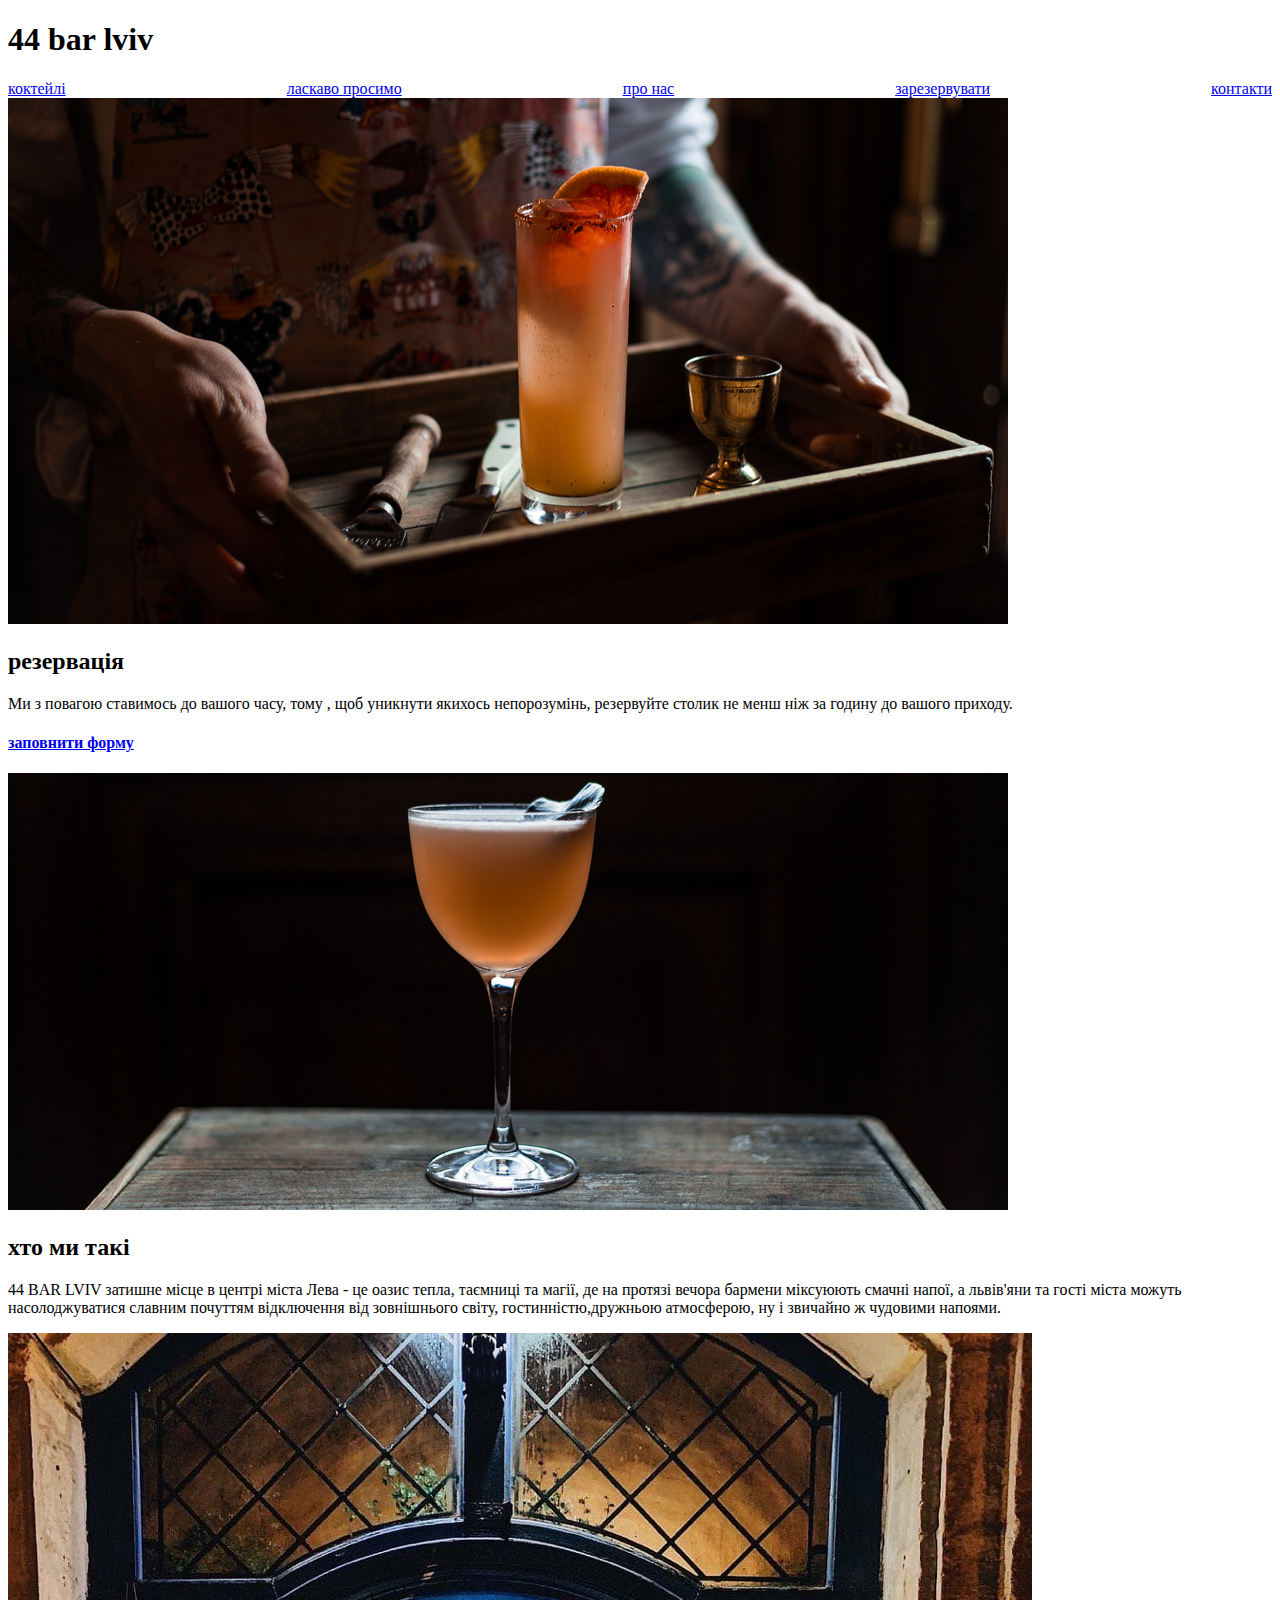
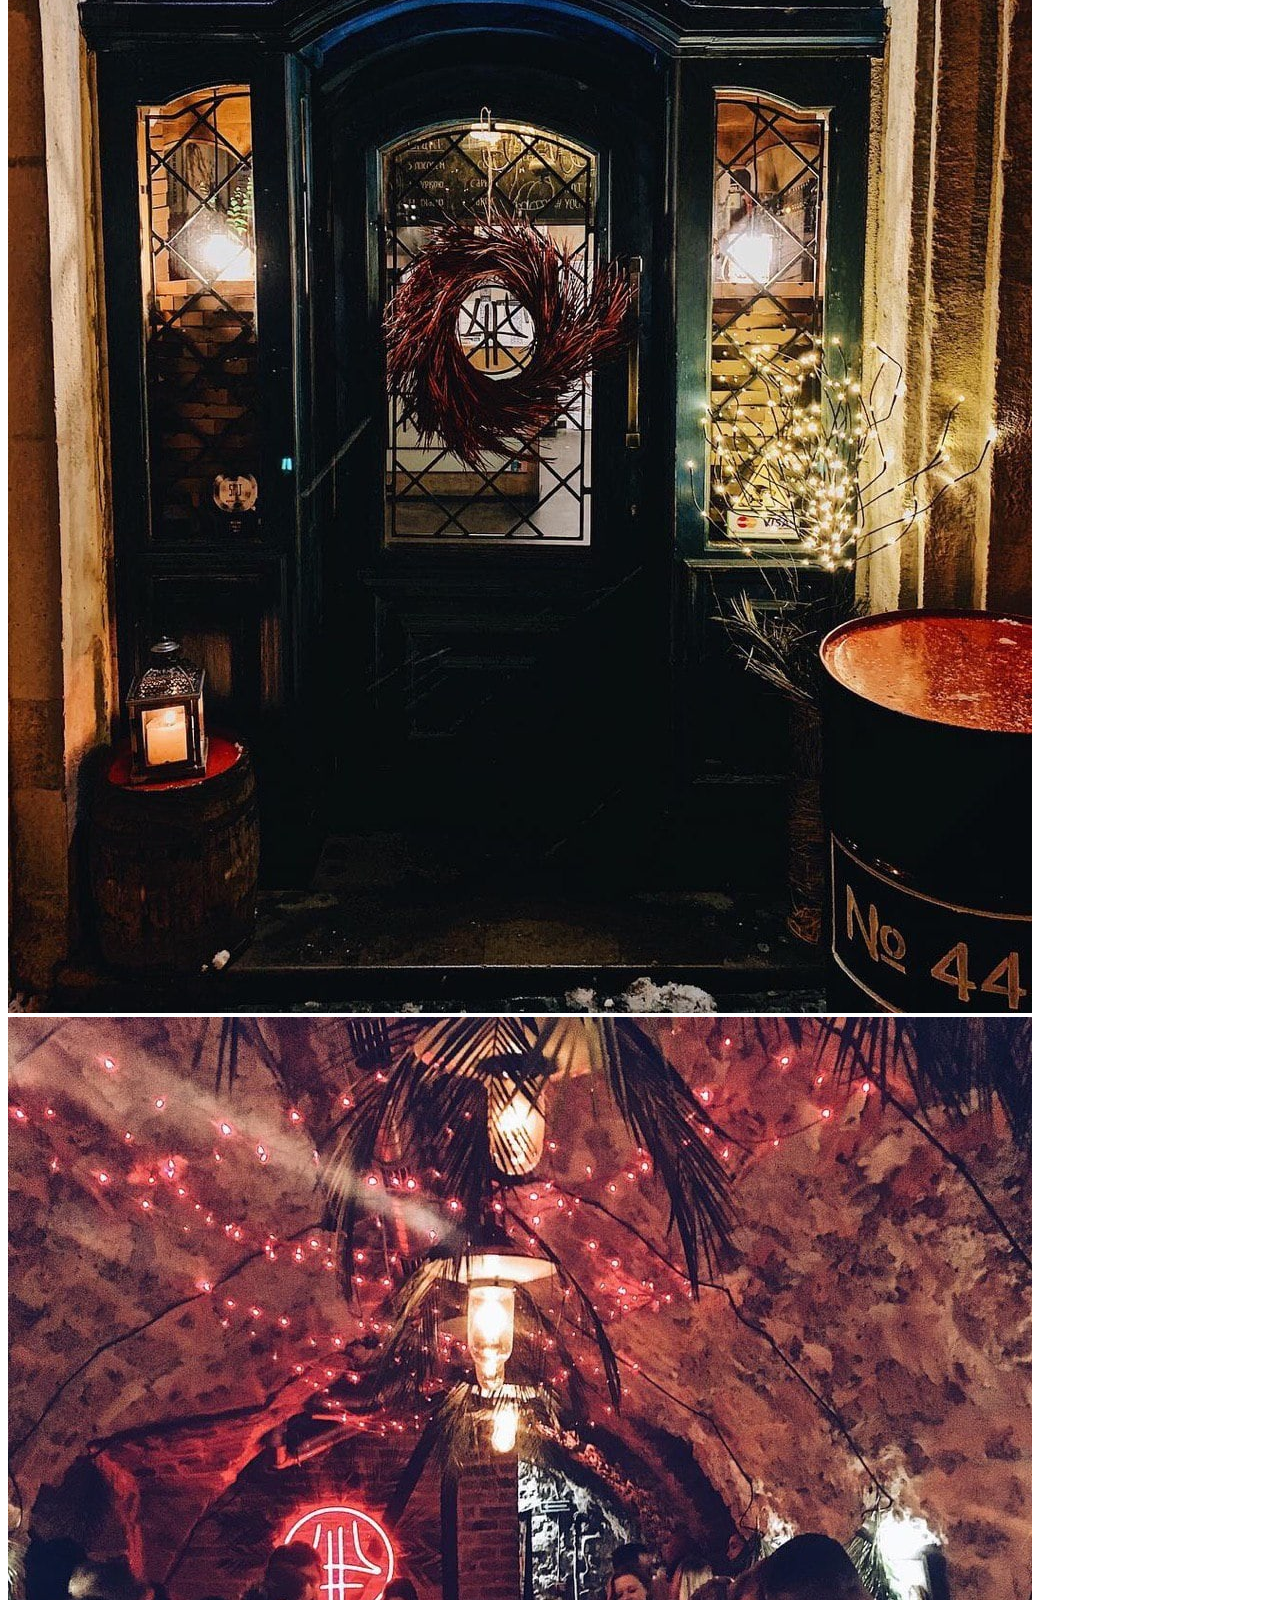
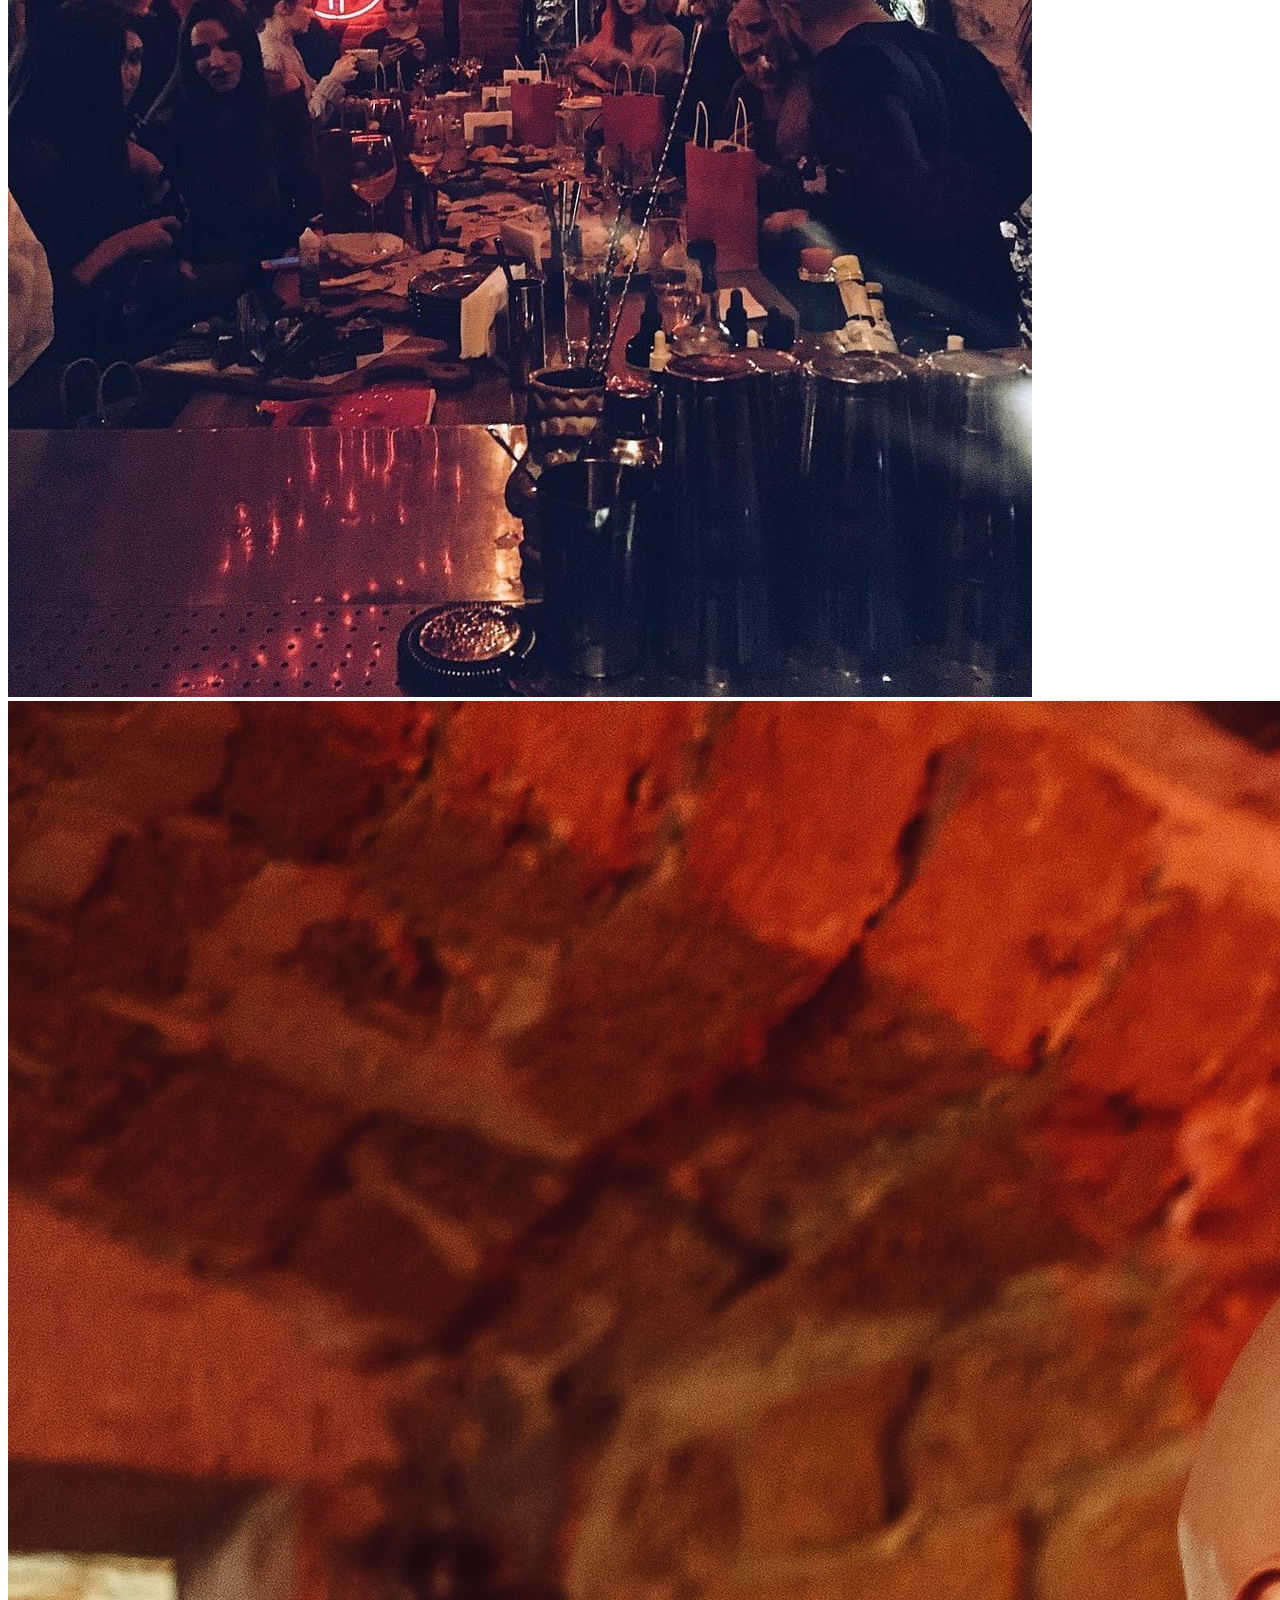
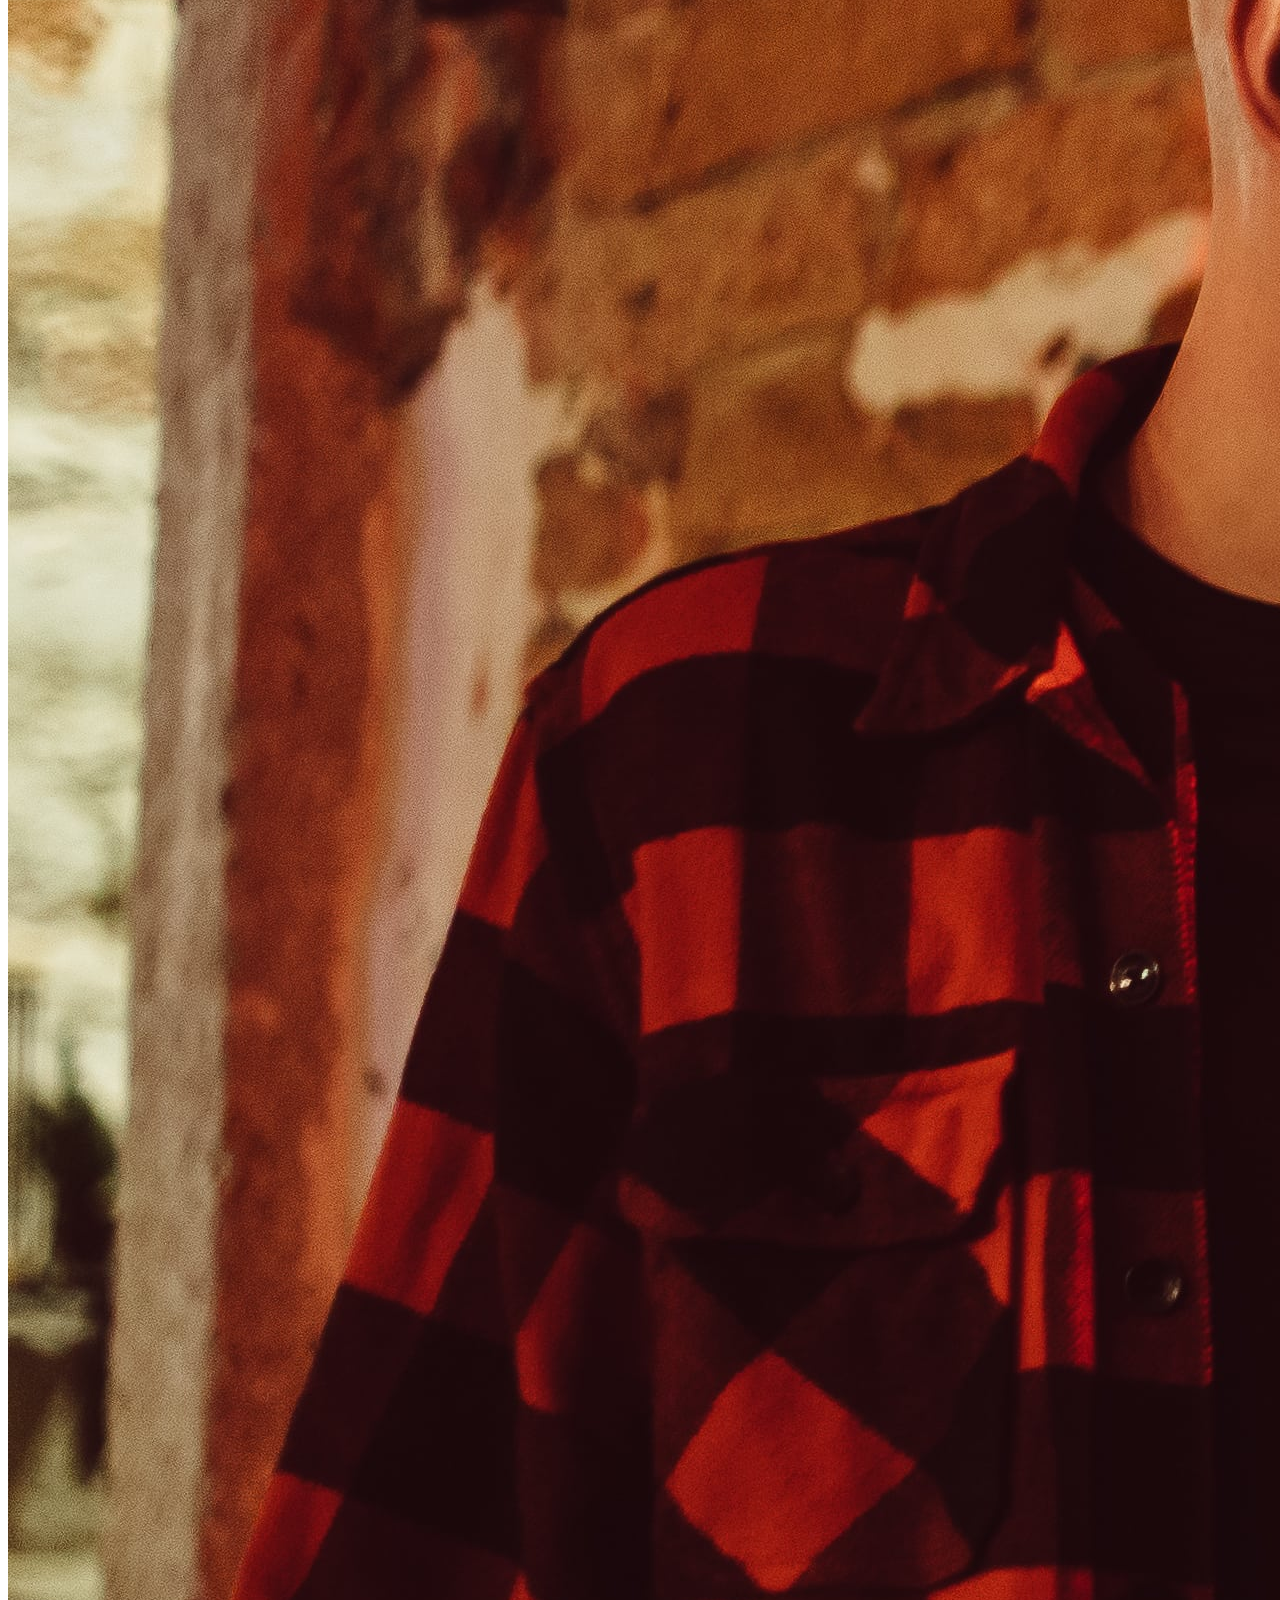
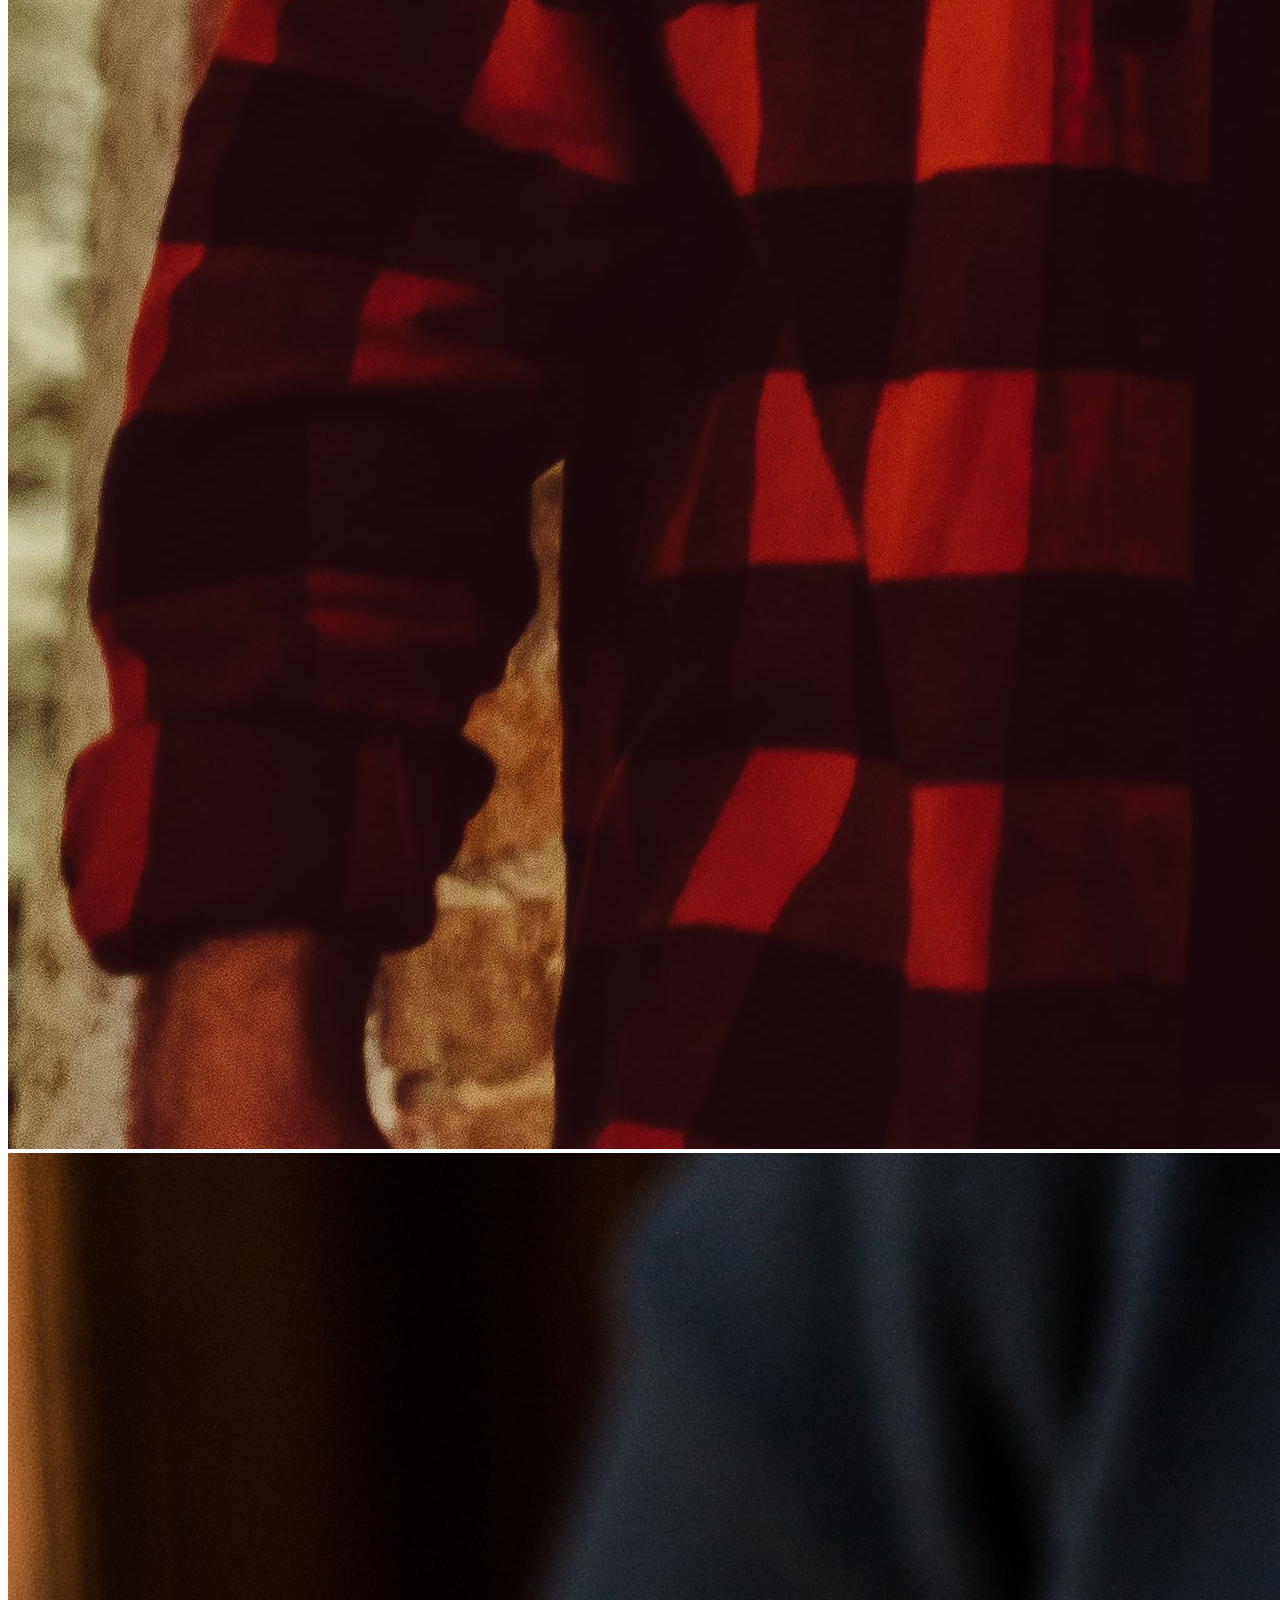
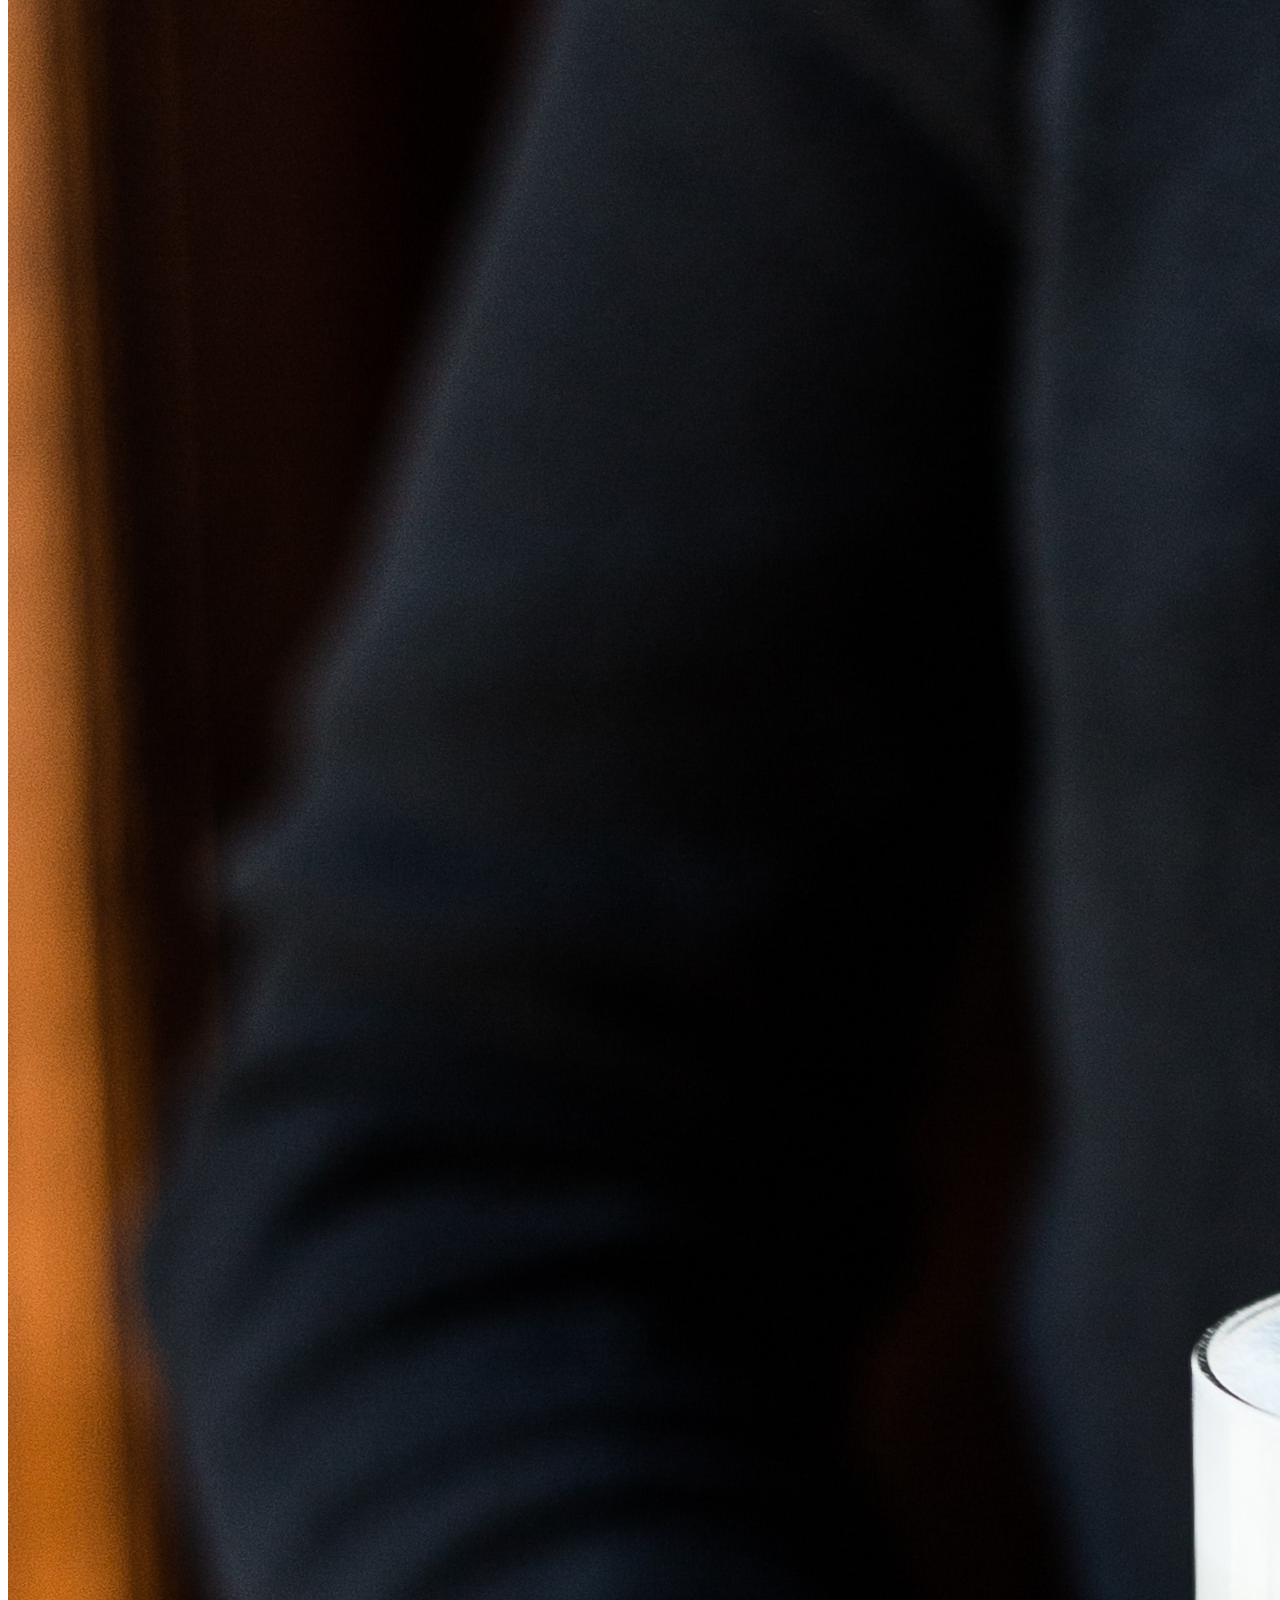
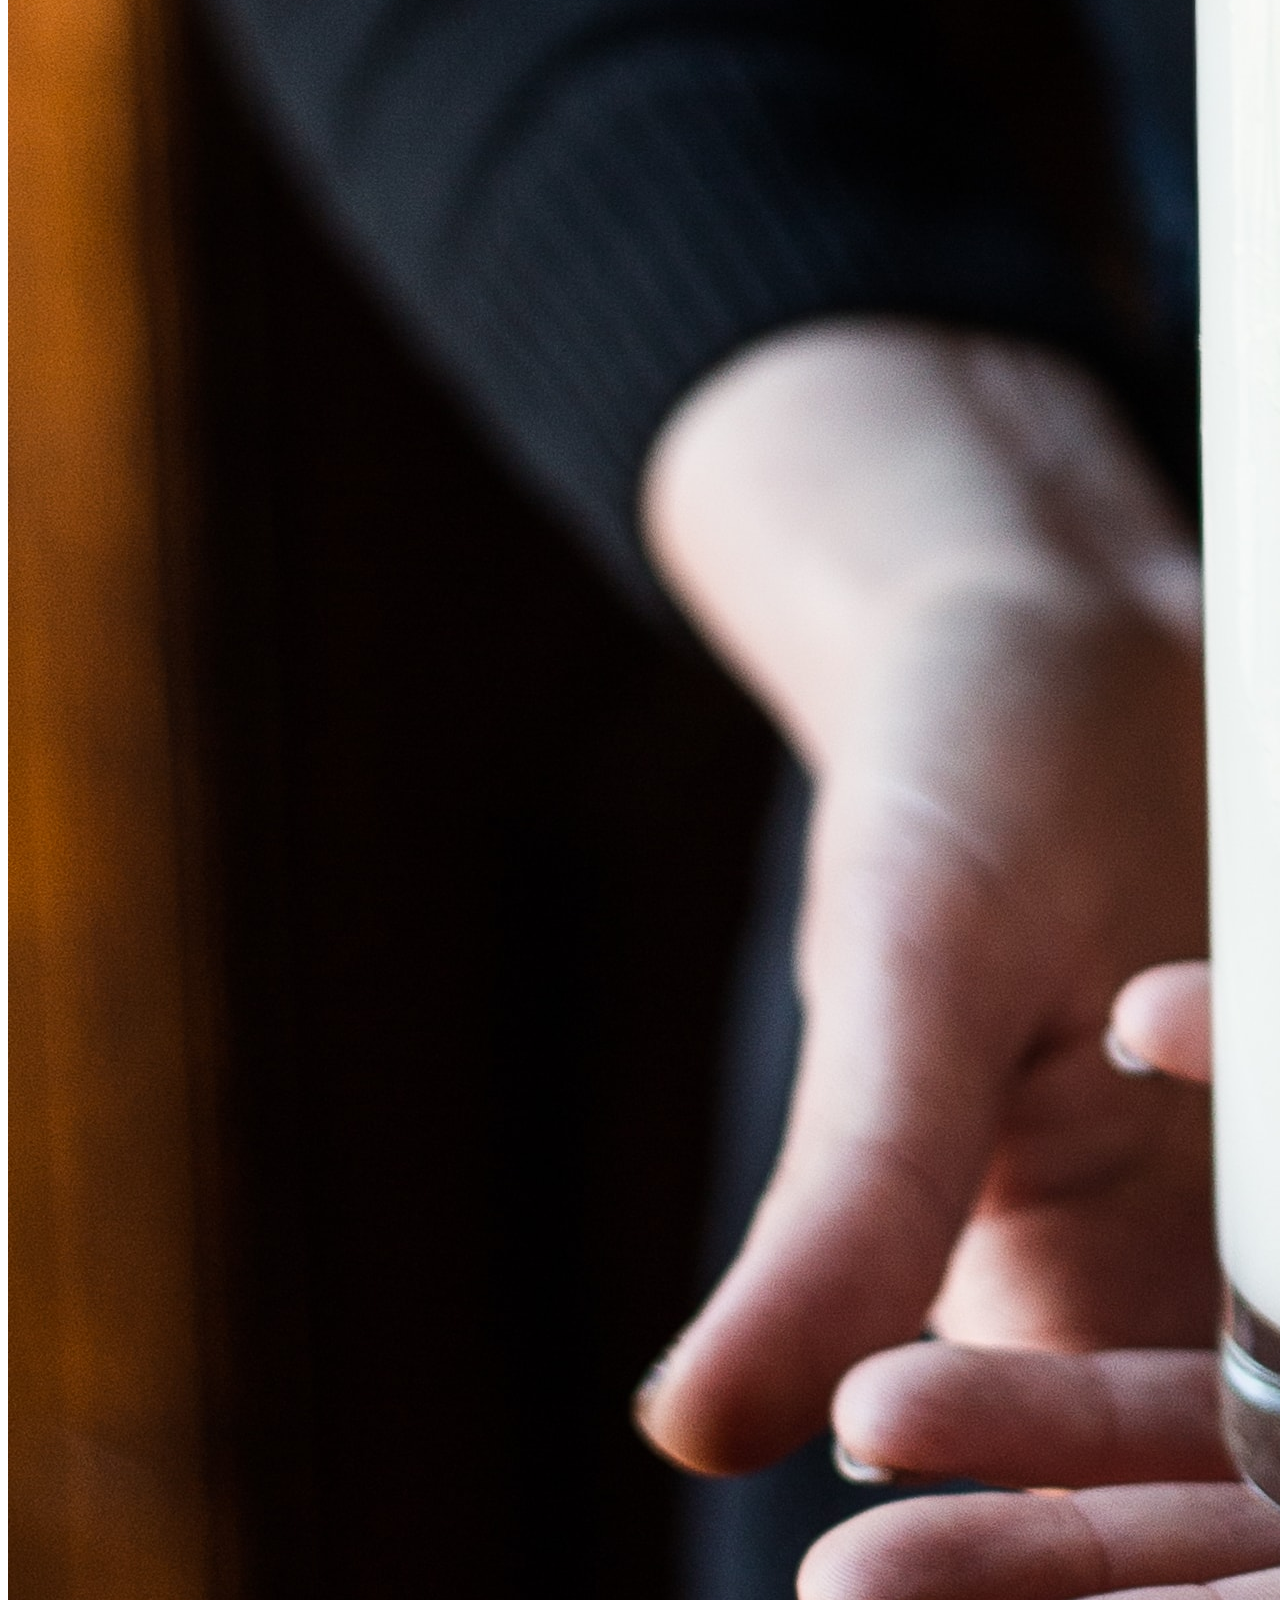
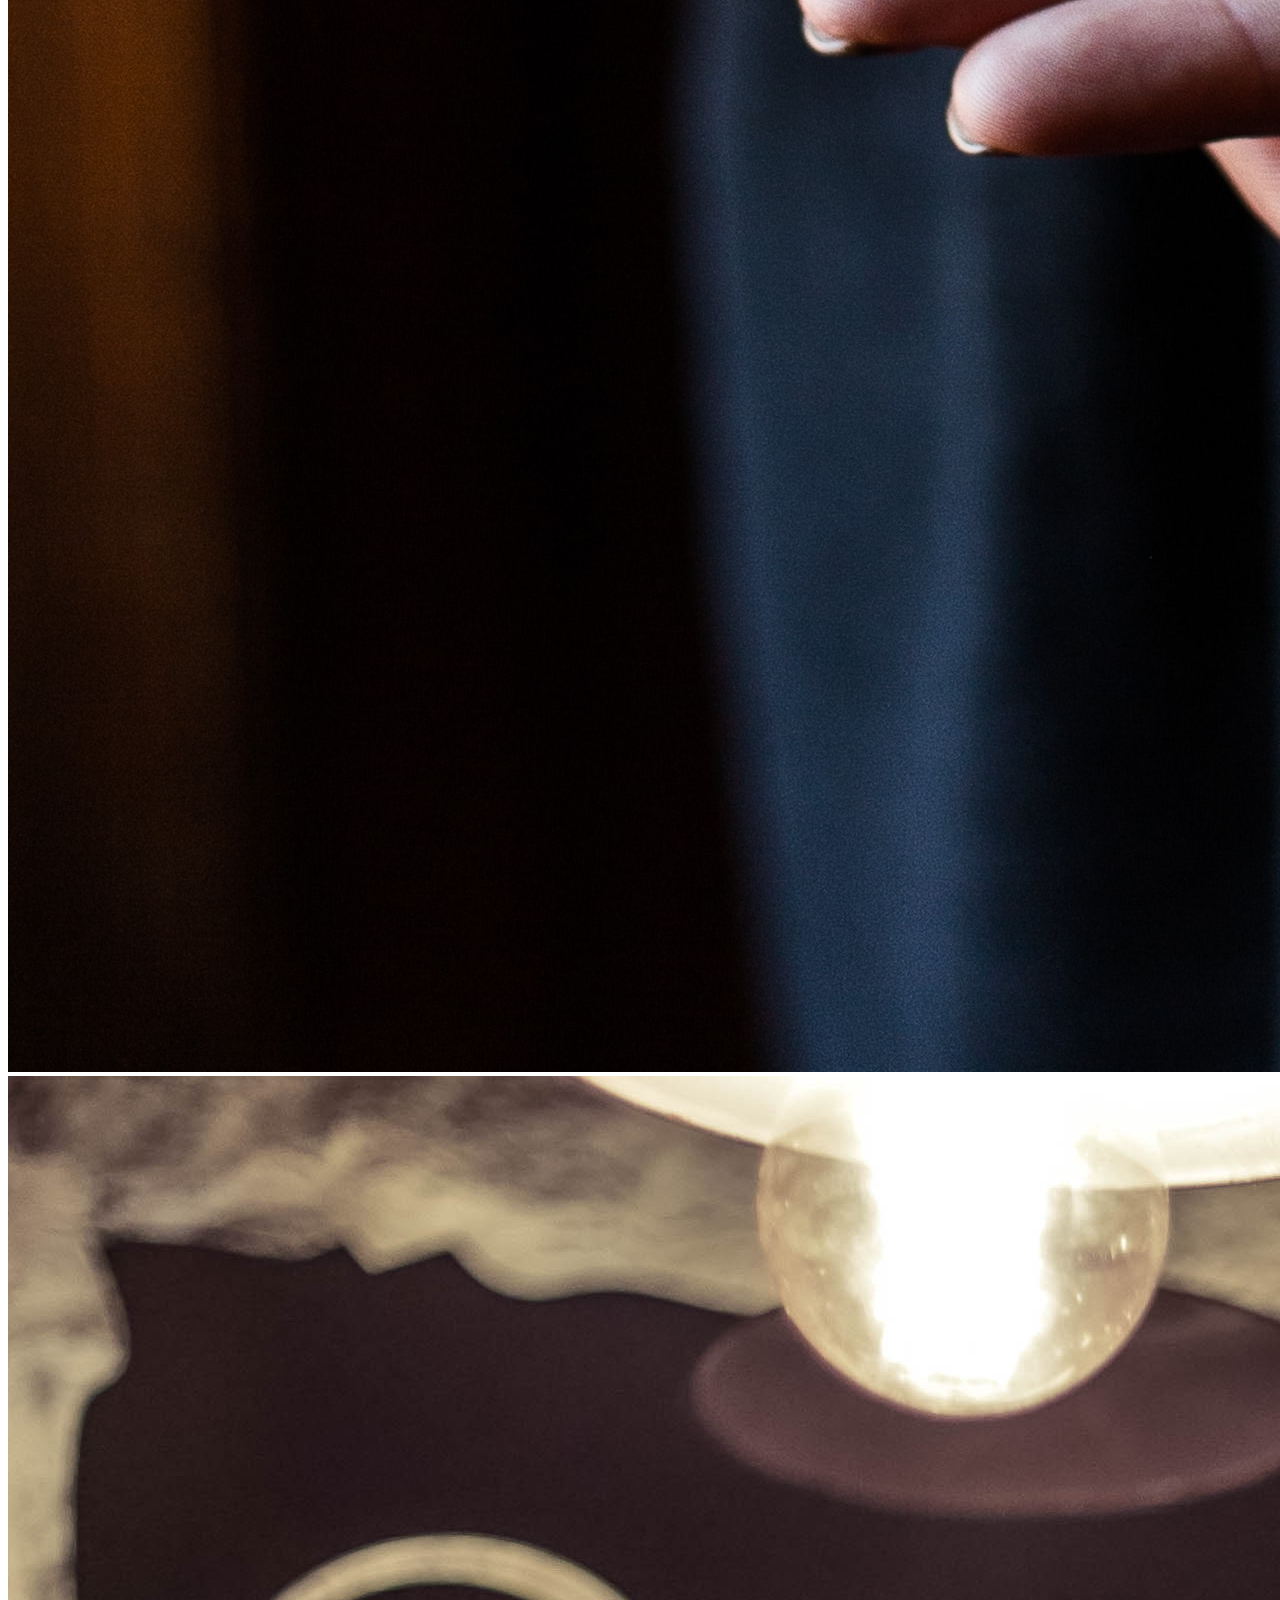
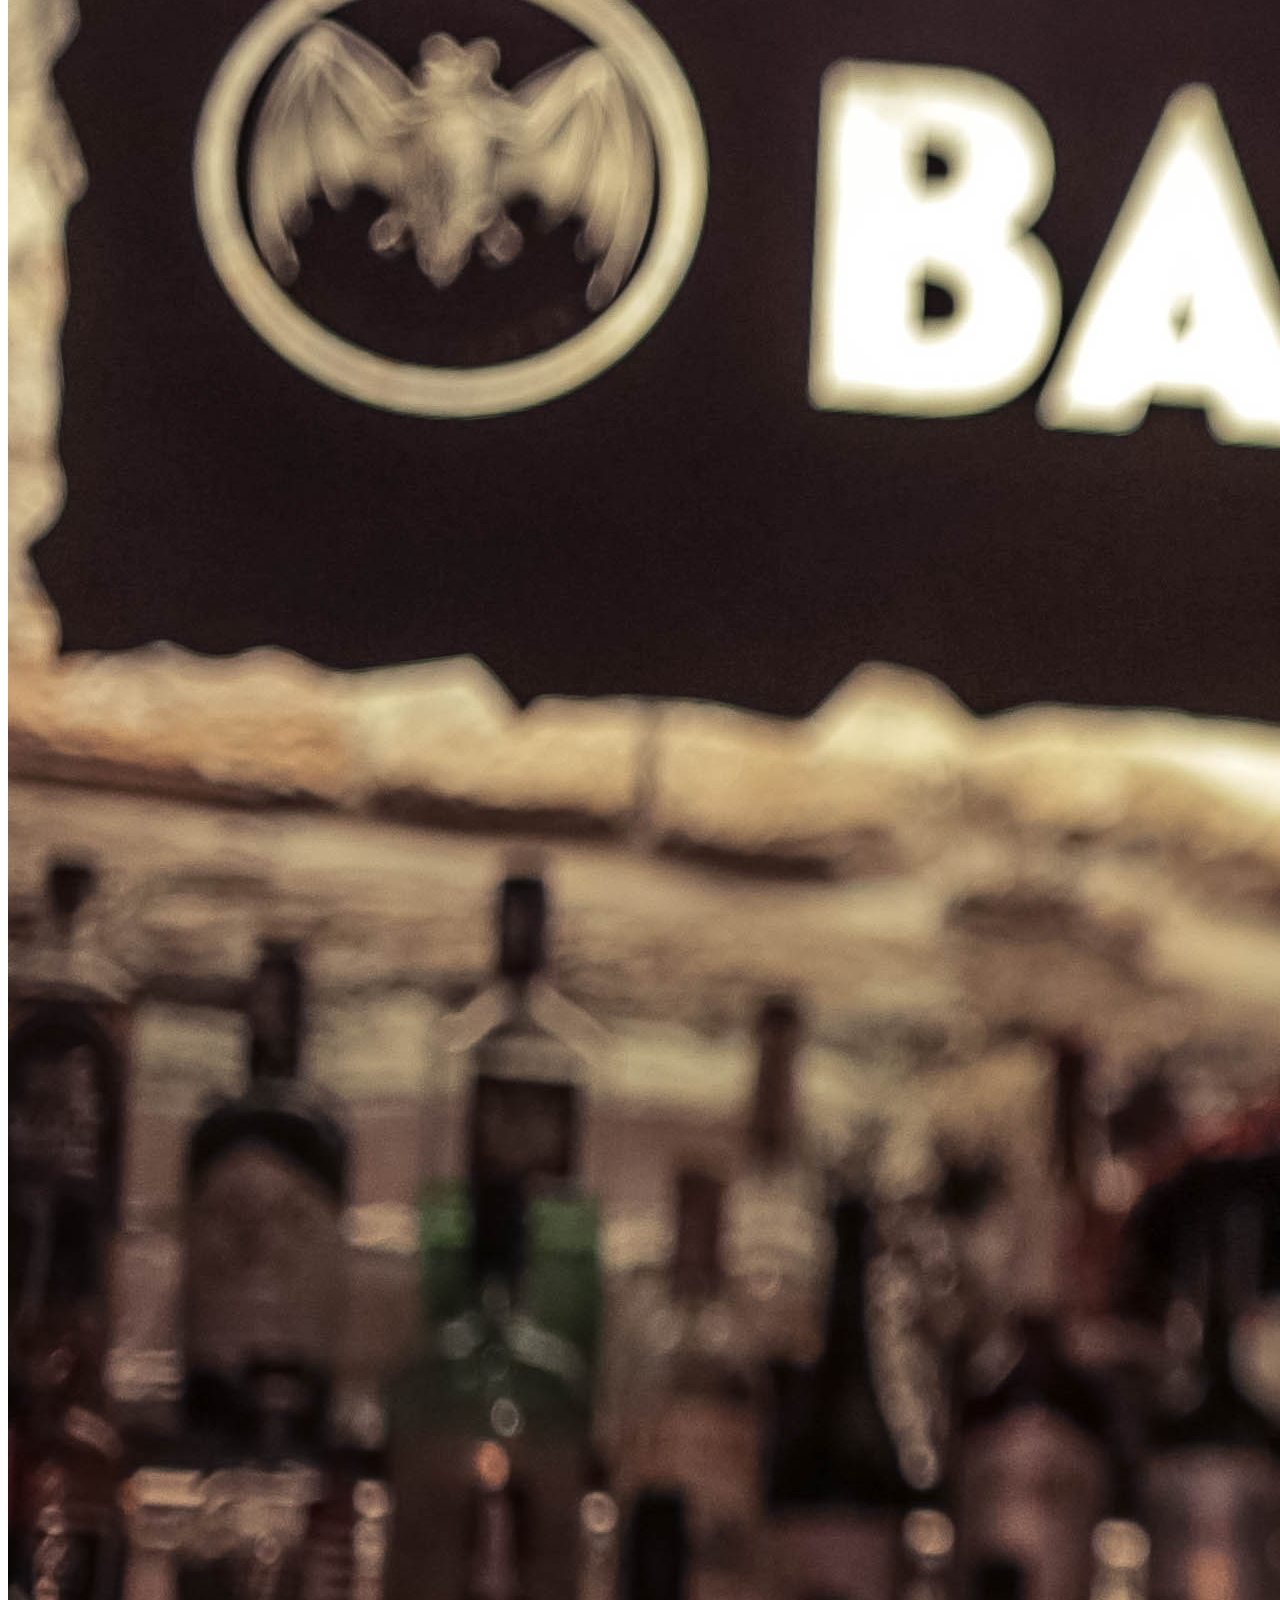
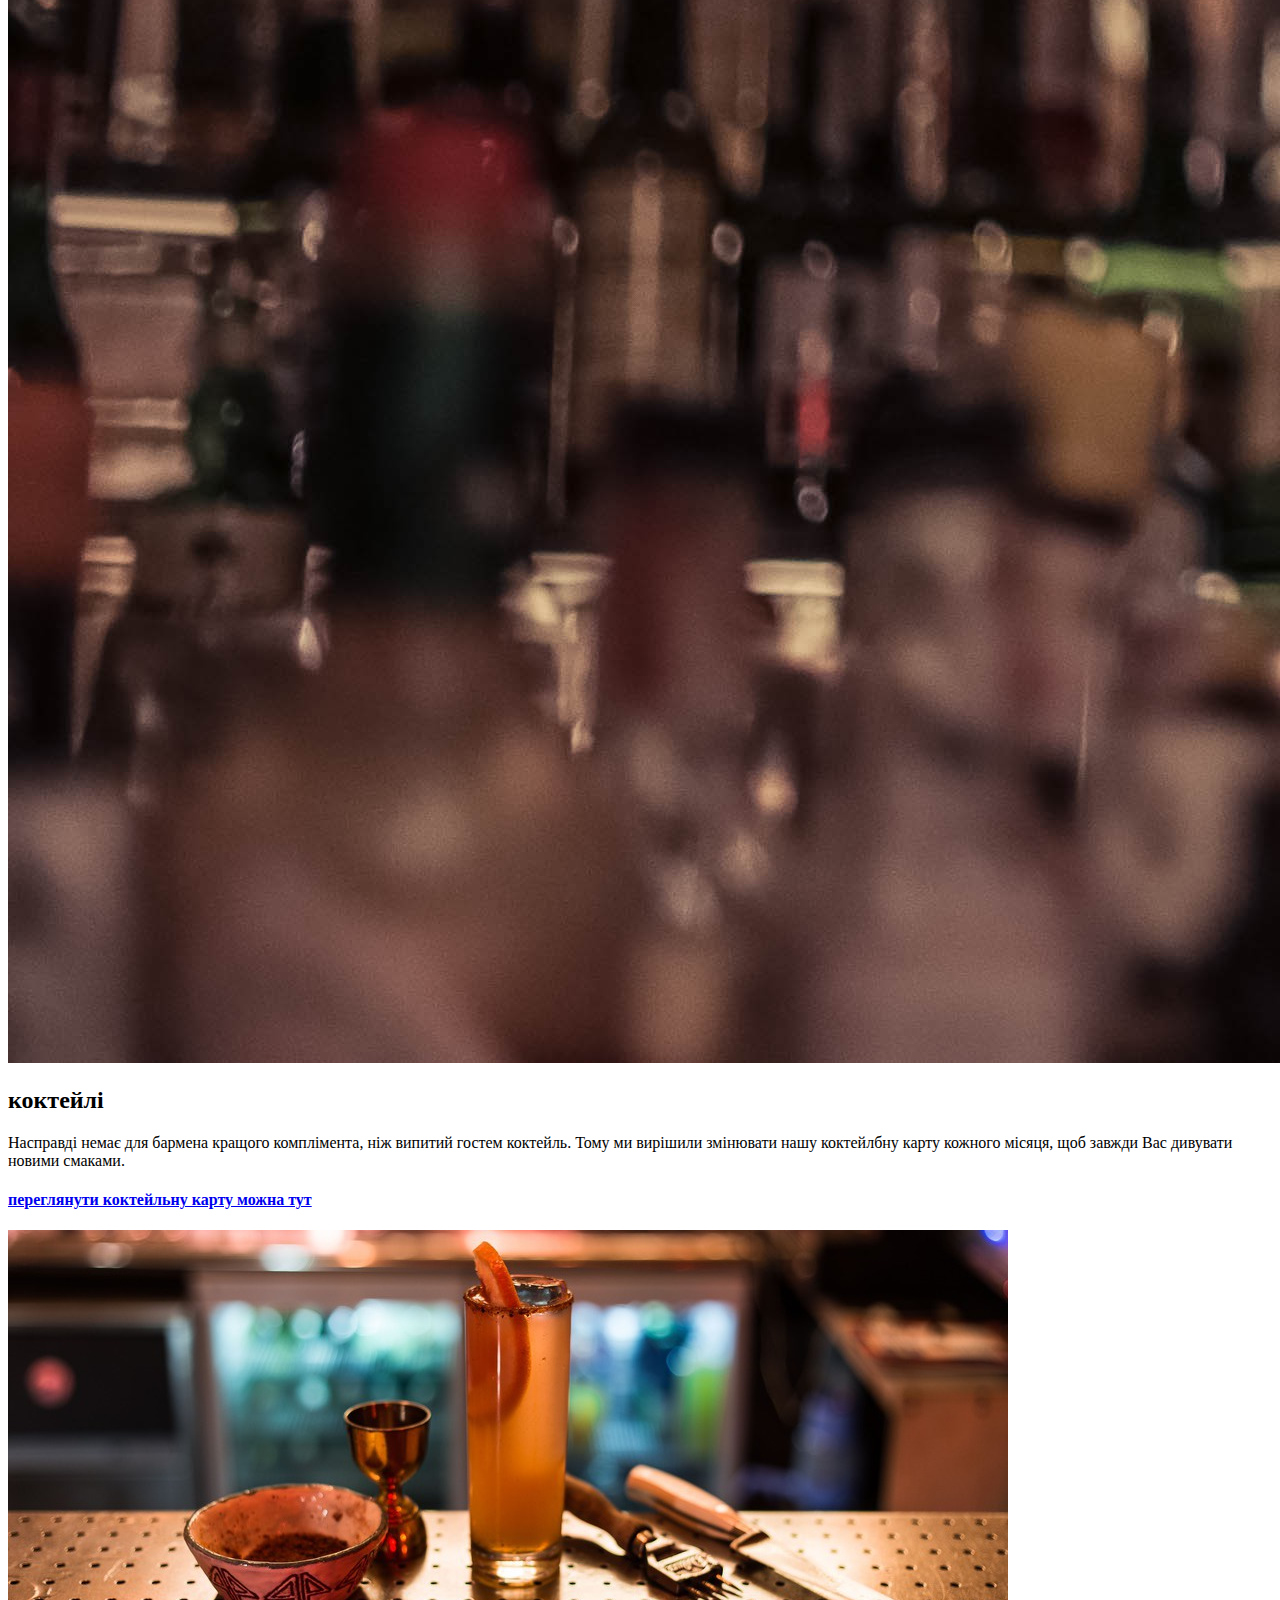
==== index.html @ 8dff5606 "Massage" ====
<!DOCTYPE html>
<html lang="uk">

<head>
    <meta charset="UTF-8">
    <meta name="viewport" content="width=device-width, initial-scale=1.0">
    <meta http-equiv="X-UA-Compatible" content="ie=edge">
    <title>bar 44 lviv</title>
    <link rel="stylesheet" href="css/index.css">
</head>

<body>
    <h1>44 bar lviv</h1>
    <div class="page-row">
        <div class="page-cell">
            <nav class="nav">
                <ul class="nav-list">
                    <li class="nav-item">
                        <a href="#" class="nav-link">
                            коктейлі
                        </a>
                    </li>
                    <li class="nav-item">
                        <a href="#" class="nav-link">
                            ласкаво просимо
                        </a>
                    </li>
                    <li class="nav-item">
                        <a href="#" class="nav-link">
                            про нас
                        </a>
                    </li>
                    <li class="nav-item">
                        <a href="#" class="nav-link">
                            зарезервувати
                        </a>
                    </li>
                    <li class="nav-item">
                        <a href="#" class="nav-link">
                            контакти
                        </a>
                    </li>
                </ul>
            </nav>
        </div>
        <img src="img/main-image.jpg" alt="" />
    </div>
    <section>
        <div>
            <h2>резервація</h2>
            <p>Ми з повагою ставимось до вашого часу, тому , щоб уникнути 
            якихось непорозумінь, резервуйте столик не менш ніж за годину до 
            вашого приходу.</p>
            <h4><a href="????">заповнити форму</a></h4>
            <img src="img/block-2-groovy.jpg" alt="" />
        </div>
        <div>
            <h2>хто ми такі</h2>
            <p> 44 BAR LVIV затишне місце в центрі міста Лева - це оазис тепла,
            таємниці та магії, де на протязі вечора бармени міксуюють смачні 
            напої, а львів'яни та гості міста можуть насолоджуватися славним 
            почуттям відключення від зовнішнього світу, гостинністю,дружньою 
            атмосферою, ну і звичайно ж чудовими напоями. </p>
            <img src="img/bar-entrance.jpg" alt="bar entrance" />
            <img src="img/bar-main-hall.jpg" alt="main hall" />
            <img src="img/vlad.jpg" alt="vlad with shaker" />
            <img src="img/caribean-fizz.jpg" alt="zhenya with cocktail" />
            <img src="img/pasha.jpg" alt="pasha" />
       </div>
        <div>
            <h2>коктейлі</h2>
            <p>Насправді немає для бармена кращого комплімента, ніж випитий 
            гостем коктейль. Тому ми вирішили змінювати нашу коктейлбну карту
            кожного місяця, щоб завжди Вас дивувати новими смаками.</p>
            <h4>
                <a href="???">переглянути коктейльну карту можна тут</a>
            </h4>
            <img src="img/block-3-paloma.jpg" alt="" />
        </div>
        <div>
            <h2>зв'язатись з нами</h2>
            <form>
            <p><label for="client-name">Ім'я: </label>
            <label>
            <input id="client-name" type="text" placeholder="Ім'я" name="client-name" required>
           </label></p>
           <p><label for="surname">Прізвище: </label>
            <label>
            <input id="surname" type="text" placeholder="Прізвище" name="surname" required>
           </label></p>
            <p><label>Email: <input id="Email" type="email" placeholder="Email" name="client-email" required>
            </label></p>
            <p><label>Стать:</label>
            <label>
                <input type="radio" name="gender" value="male">чол
            </label>
            <label>
                <input type="radio" name="gender" value="female"> жін 
            </label>
            <label>
                <input type="radio" name="gender" value="other"> інше 
            </label></p>
            <br/>
            <input type="submit" name="Надіслати">
            </form>
          
        </div>
        <footer>
        <hr><table>
            <tr>
                <th>Адреса:</th>
                <td>Львів, площа Ринок 44</td>
            </tr>
            <tr>
                <th>Телефон</th>
                <td>38095719999</td>
            </tr>
            <tr>
                <td colspan="2">yaroslav.skulskyi@gmail.com</td>
            </tr>
        </table>
        <hr>Powered by Yaroslav Skulskyi
        <hr>2019
    </footer>

    </section>

</body>

</html>
---- css/index.css ----
.nav-list {
    list-style: none;
    margin: 0;
    padding: 0;
    display: flex;
    justify-content:space-between;
    background-image: url(img/main-image);
}
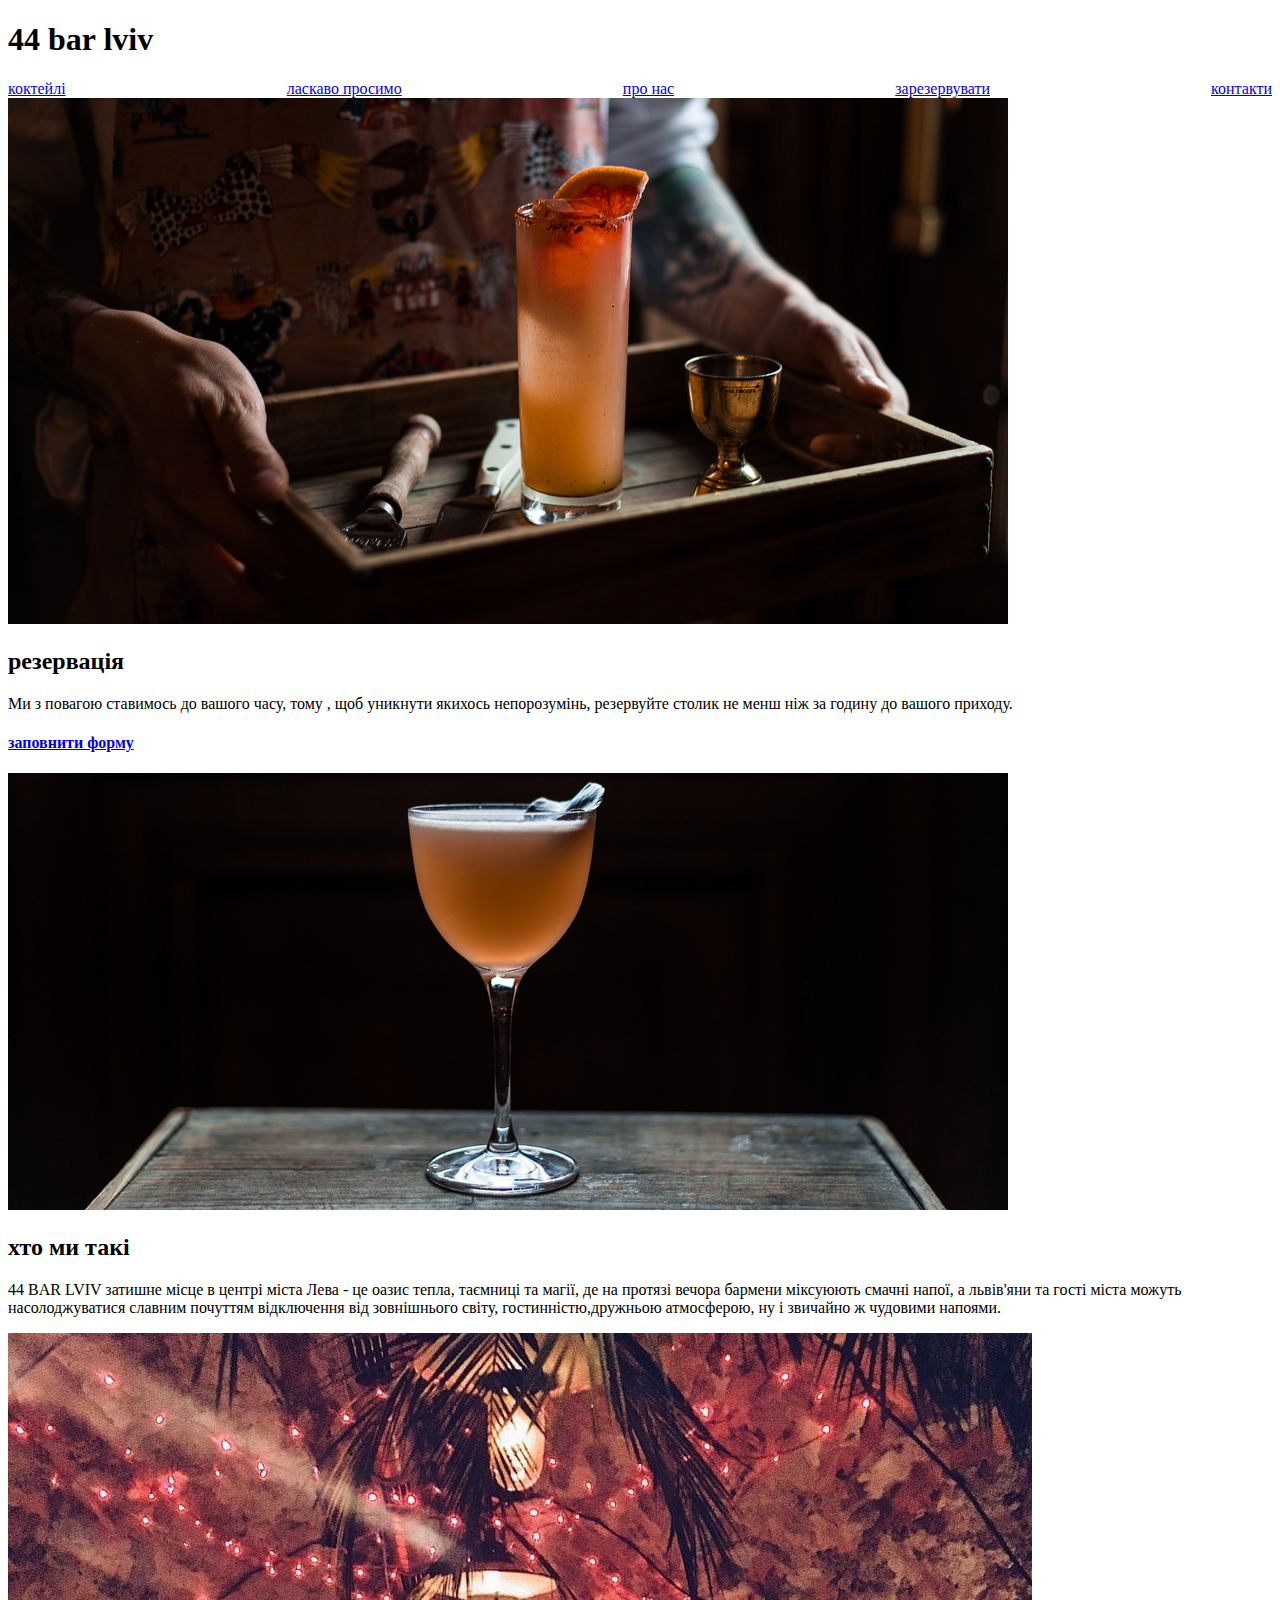
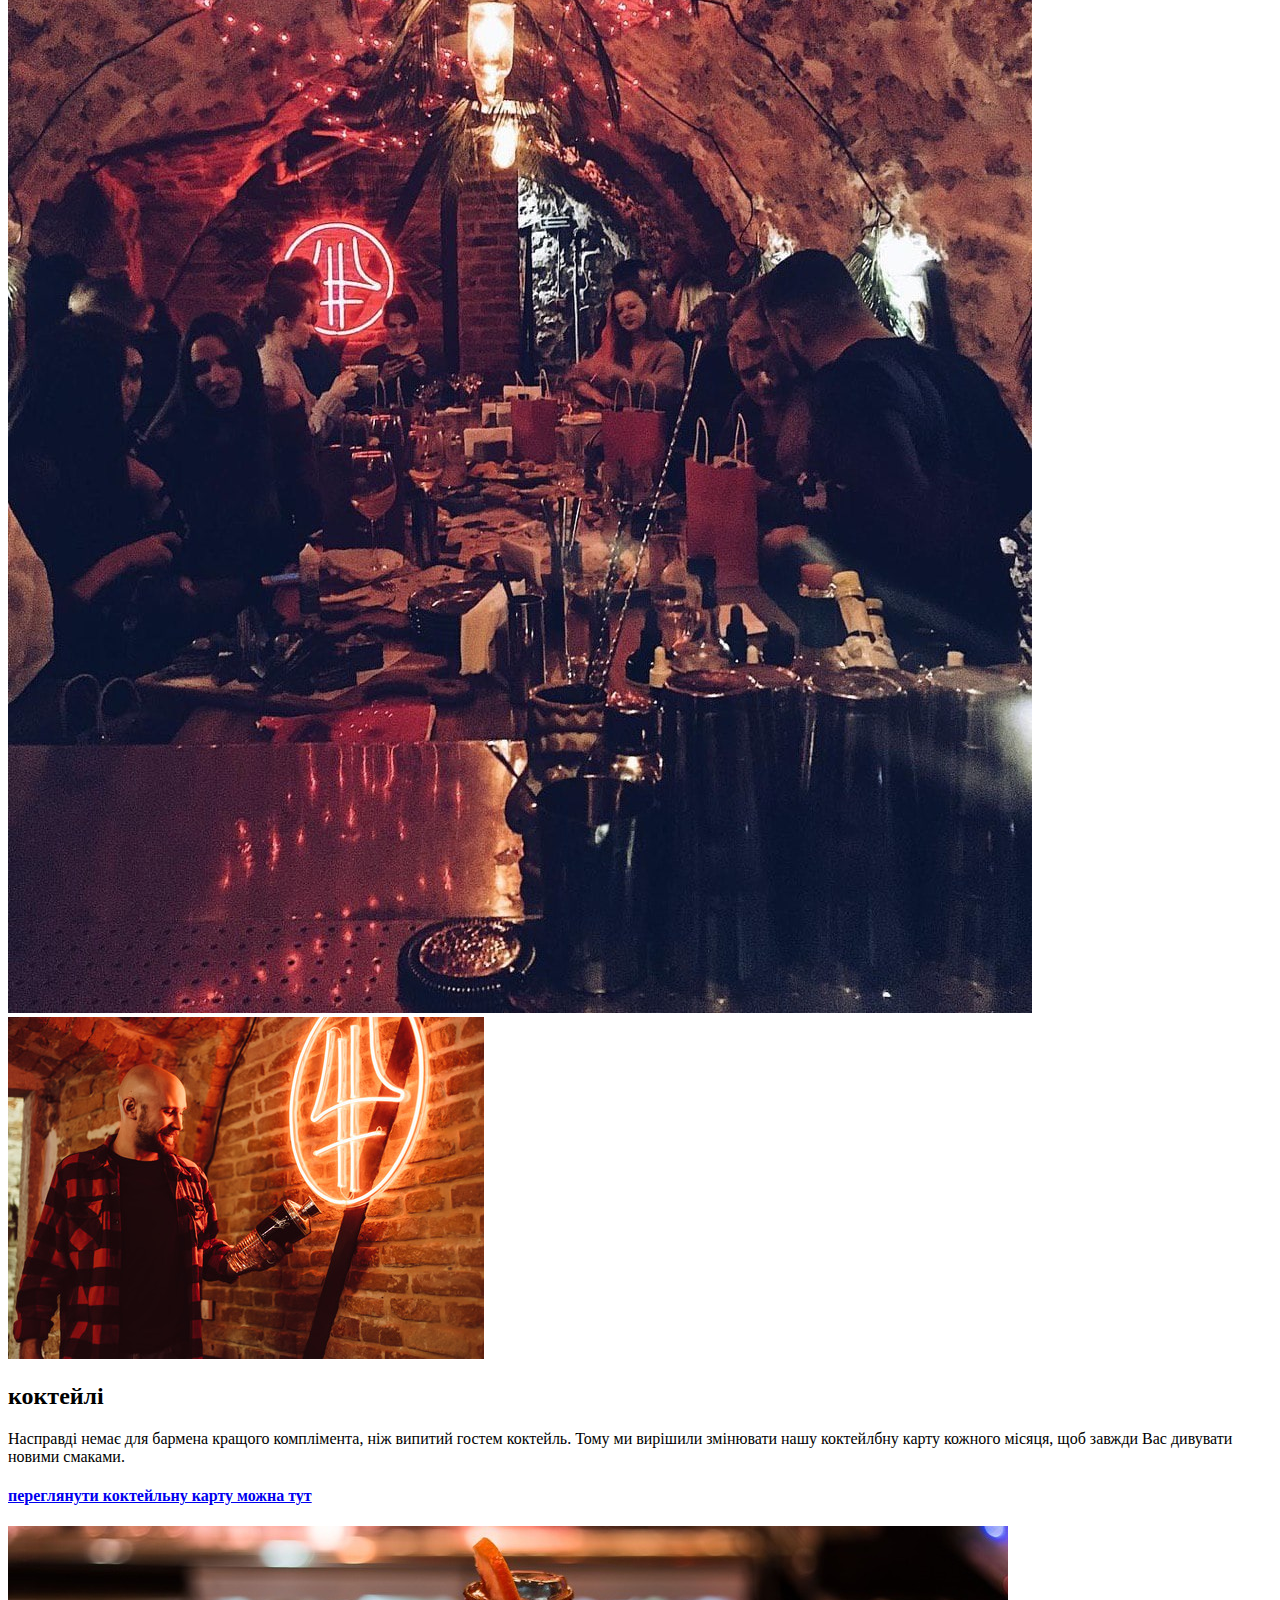
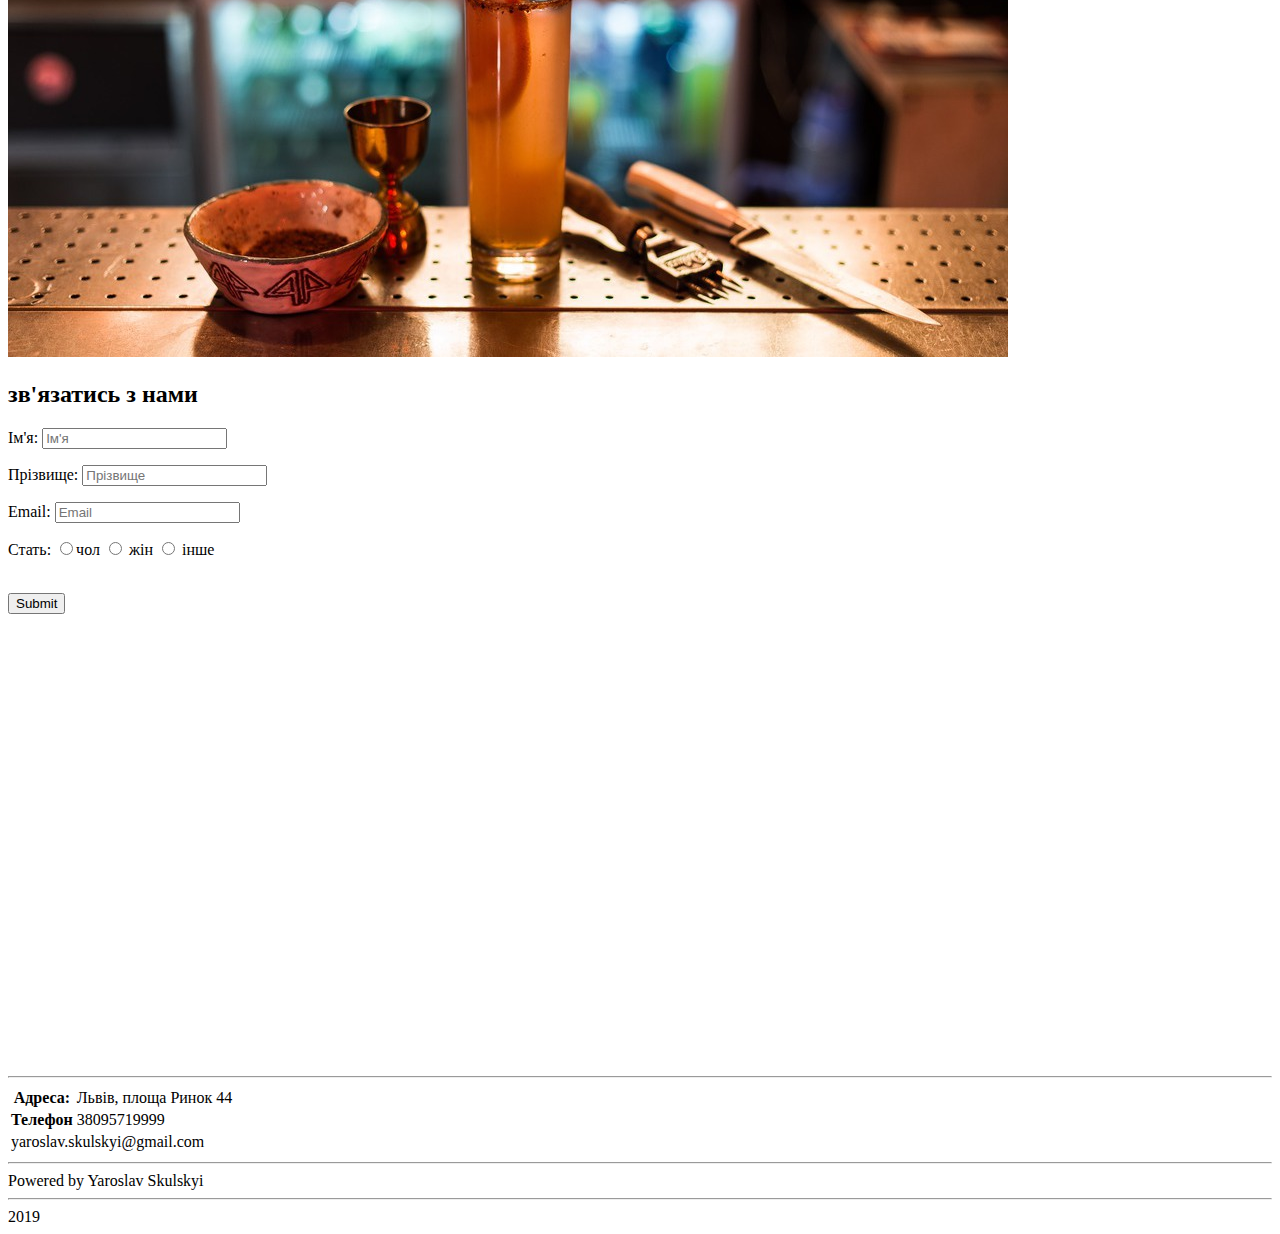
==== commit 2bb30085: "Message" ====
--- a/index.html
+++ b/index.html
@@ -48,30 +48,20 @@
     <section>
         <div>
             <h2>резервація</h2>
-            <p>Ми з повагою ставимось до вашого часу, тому , щоб уникнути 
-            якихось непорозумінь, резервуйте столик не менш ніж за годину до 
-            вашого приходу.</p>
+            <p>Ми з повагою ставимось до вашого часу, тому , щоб уникнути якихось непорозумінь, резервуйте столик не менш ніж за годину до вашого приходу.</p>
             <h4><a href="????">заповнити форму</a></h4>
             <img src="img/block-2-groovy.jpg" alt="" />
         </div>
         <div>
             <h2>хто ми такі</h2>
-            <p> 44 BAR LVIV затишне місце в центрі міста Лева - це оазис тепла,
-            таємниці та магії, де на протязі вечора бармени міксуюють смачні 
-            напої, а львів'яни та гості міста можуть насолоджуватися славним 
-            почуттям відключення від зовнішнього світу, гостинністю,дружньою 
-            атмосферою, ну і звичайно ж чудовими напоями. </p>
-            <img src="img/bar-entrance.jpg" alt="bar entrance" />
+            <p> 44 BAR LVIV затишне місце в центрі міста Лева - це оазис тепла, таємниці та магії, де на протязі вечора бармени міксуюють смачні напої, а львів'яни та гості міста можуть насолоджуватися славним почуттям відключення від зовнішнього світу, гостинністю,дружньою
+                атмосферою, ну і звичайно ж чудовими напоями. </p>
             <img src="img/bar-main-hall.jpg" alt="main hall" />
-            <img src="img/vlad.jpg" alt="vlad with shaker" />
-            <img src="img/caribean-fizz.jpg" alt="zhenya with cocktail" />
-            <img src="img/pasha.jpg" alt="pasha" />
-       </div>
+            <img src="img/vlad.jpg" alt="main hall" />
+        </div>
         <div>
             <h2>коктейлі</h2>
-            <p>Насправді немає для бармена кращого комплімента, ніж випитий 
-            гостем коктейль. Тому ми вирішили змінювати нашу коктейлбну карту
-            кожного місяця, щоб завжди Вас дивувати новими смаками.</p>
+            <p>Насправді немає для бармена кращого комплімента, ніж випитий гостем коктейль. Тому ми вирішили змінювати нашу коктейлбну карту кожного місяця, щоб завжди Вас дивувати новими смаками.</p>
             <h4>
                 <a href="???">переглянути коктейльну карту можна тут</a>
             </h4>
@@ -80,48 +70,52 @@
         <div>
             <h2>зв'язатись з нами</h2>
             <form>
-            <p><label for="client-name">Ім'я: </label>
-            <label>
+                <p><label for="client-name">Ім'я: </label>
+                    <label>
             <input id="client-name" type="text" placeholder="Ім'я" name="client-name" required>
            </label></p>
-           <p><label for="surname">Прізвище: </label>
-            <label>
+                <p><label for="surname">Прізвище: </label>
+                    <label>
             <input id="surname" type="text" placeholder="Прізвище" name="surname" required>
            </label></p>
-            <p><label>Email: <input id="Email" type="email" placeholder="Email" name="client-email" required>
+                <p><label>Email: <input id="Email" type="email" placeholder="Email" name="client-email" required>
             </label></p>
-            <p><label>Стать:</label>
-            <label>
+                <p><label>Стать:</label>
+                    <label>
                 <input type="radio" name="gender" value="male">чол
             </label>
-            <label>
+                    <label>
                 <input type="radio" name="gender" value="female"> жін 
             </label>
-            <label>
+                    <label>
                 <input type="radio" name="gender" value="other"> інше 
             </label></p>
-            <br/>
-            <input type="submit" name="Надіслати">
+                <br/>
+                <input type="submit" name="Надіслати">
             </form>
-          
+            <div>
+                <iframe src="https://www.google.com/maps/embed?pb=!1m18!1m12!1m3!1d2572.992237367557!2d24.029658515709478!3d49.842603379396095!2m3!1f0!2f0!3f0!3m2!1i1024!2i768!4f13.1!3m3!1m2!1s0x473add6d08abdb97%3A0x5cc2009c67f6066c!2s44+Tarte+%26+Flambe+Bar!5e0!3m2!1sen!2sua!4v1553523399515"
+                    width="600" height="450" frameborder="0" style="border:0" allowfullscreen></iframe>
+            </div>
         </div>
         <footer>
-        <hr><table>
-            <tr>
-                <th>Адреса:</th>
-                <td>Львів, площа Ринок 44</td>
-            </tr>
-            <tr>
-                <th>Телефон</th>
-                <td>38095719999</td>
-            </tr>
-            <tr>
-                <td colspan="2">yaroslav.skulskyi@gmail.com</td>
-            </tr>
-        </table>
-        <hr>Powered by Yaroslav Skulskyi
-        <hr>2019
-    </footer>
+            <hr>
+            <table>
+                <tr>
+                    <th>Адреса:</th>
+                    <td>Львів, площа Ринок 44</td>
+                </tr>
+                <tr>
+                    <th>Телефон</th>
+                    <td>38095719999</td>
+                </tr>
+                <tr>
+                    <td colspan="2">yaroslav.skulskyi@gmail.com</td>
+                </tr>
+            </table>
+            <hr>Powered by Yaroslav Skulskyi
+            <hr>2019
+        </footer>
 
     </section>
 
--- a/css/index.css
+++ b/css/index.css
@@ -4,5 +4,4 @@
     padding: 0;
     display: flex;
     justify-content:space-between;
-    background-image: url(img/main-image);
 }
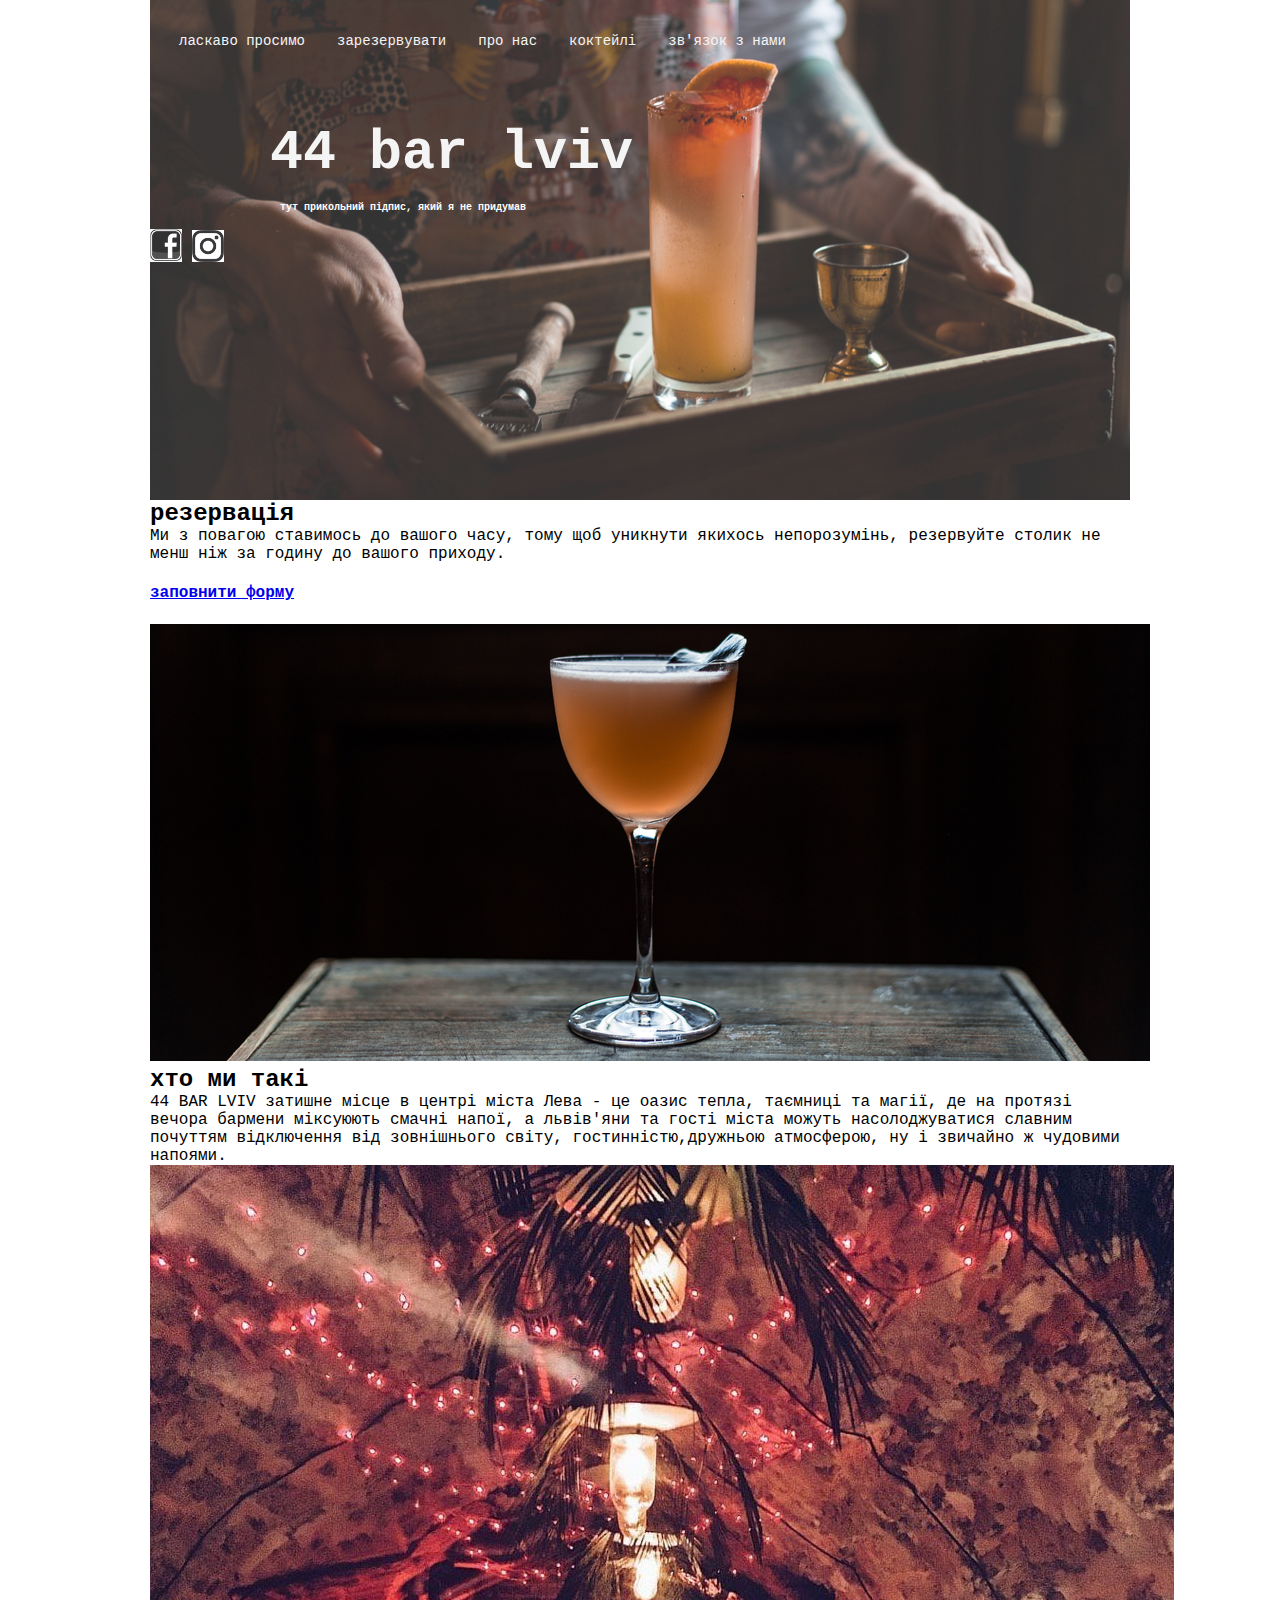
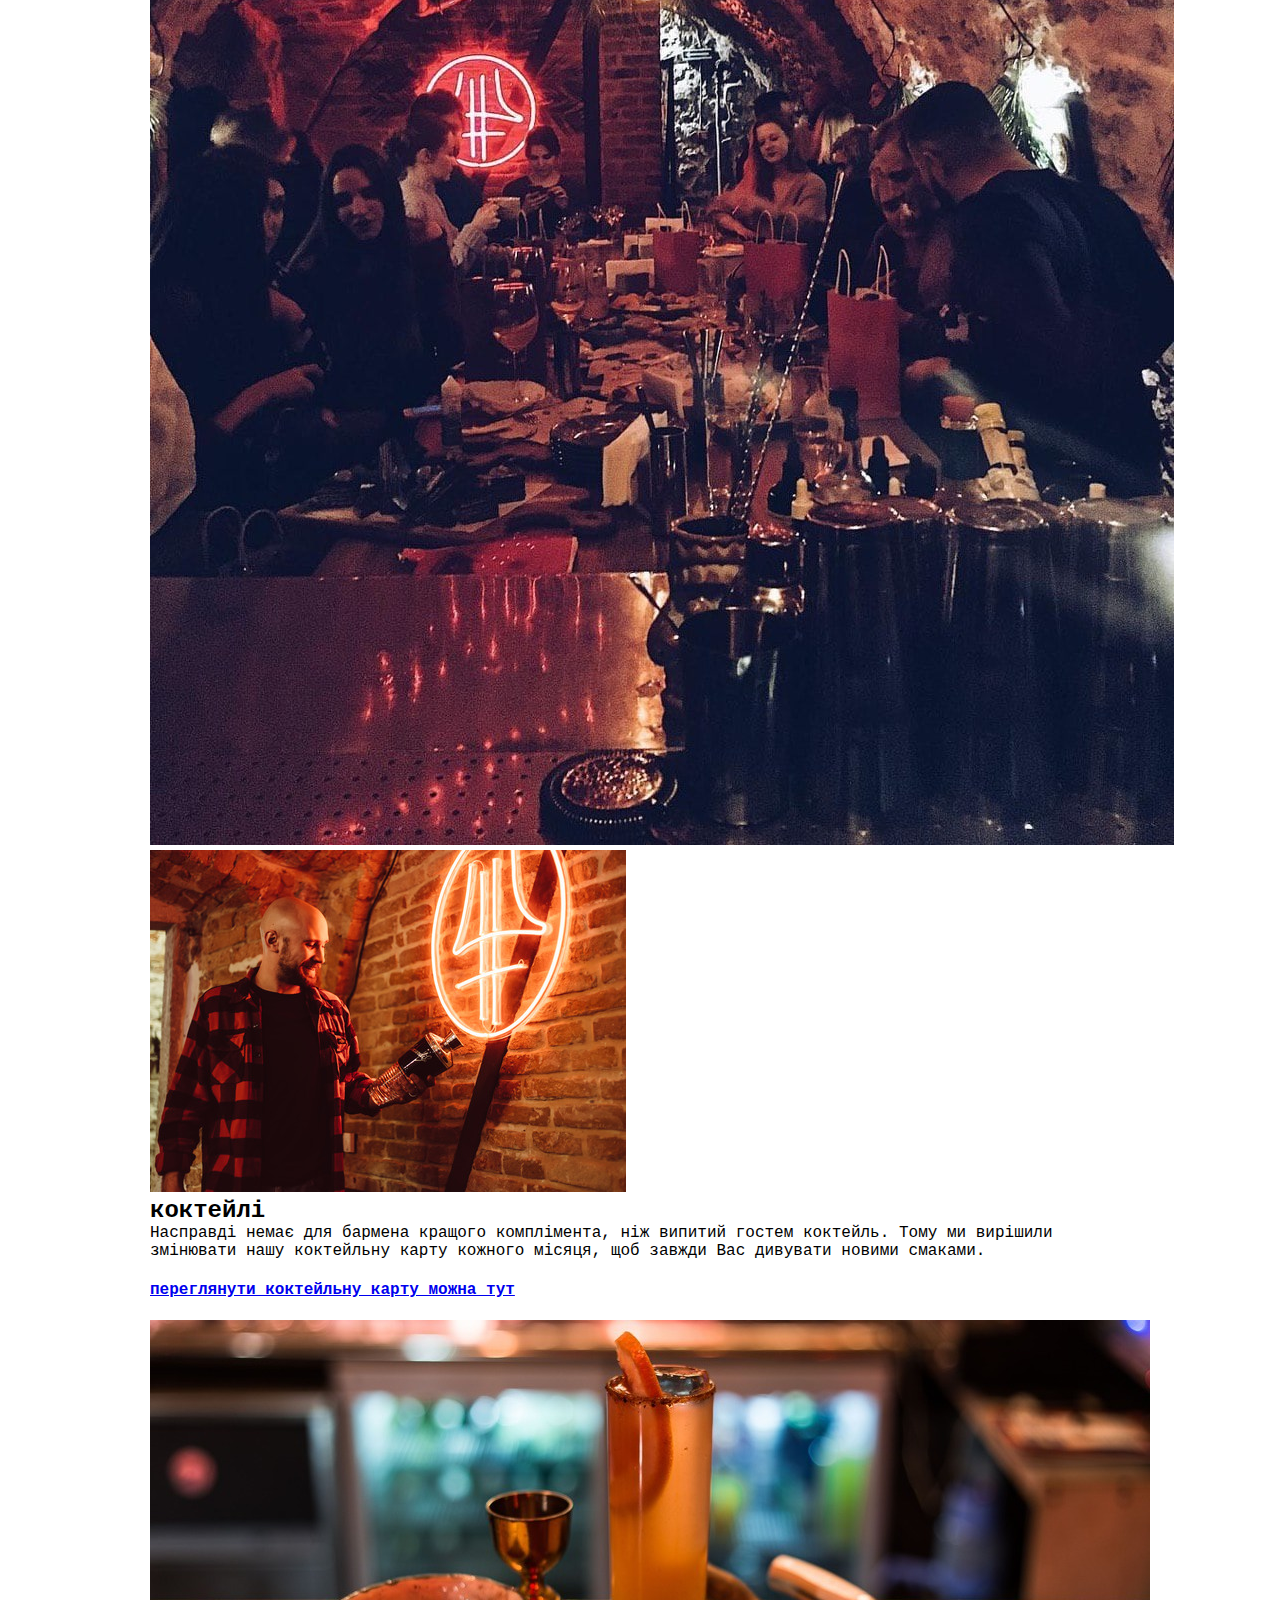
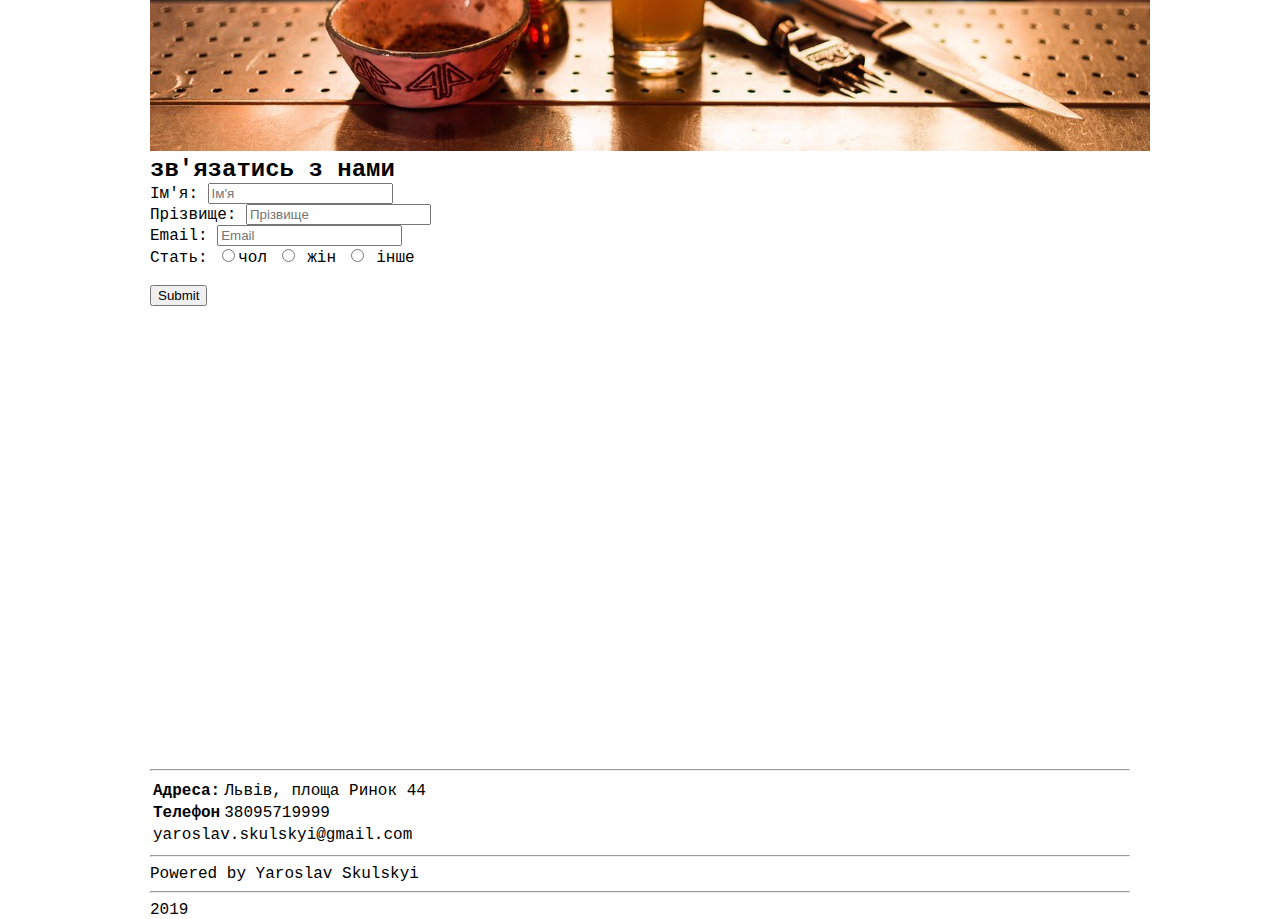
==== commit 6dffda62: "Message" ====
--- a/index.html
+++ b/index.html
@@ -6,119 +6,101 @@
     <meta name="viewport" content="width=device-width, initial-scale=1.0">
     <meta http-equiv="X-UA-Compatible" content="ie=edge">
     <title>bar 44 lviv</title>
-    <link rel="stylesheet" href="css/index.css">
+    <link rel="stylesheet" type="text/css" href="css/index.css">
 </head>
 
 <body>
-    <h1>44 bar lviv</h1>
-    <div class="page-row">
-        <div class="page-cell">
-            <nav class="nav">
-                <ul class="nav-list">
-                    <li class="nav-item">
-                        <a href="#" class="nav-link">
-                            коктейлі
-                        </a>
-                    </li>
-                    <li class="nav-item">
-                        <a href="#" class="nav-link">
-                            ласкаво просимо
-                        </a>
-                    </li>
-                    <li class="nav-item">
-                        <a href="#" class="nav-link">
-                            про нас
-                        </a>
-                    </li>
-                    <li class="nav-item">
-                        <a href="#" class="nav-link">
-                            зарезервувати
-                        </a>
-                    </li>
-                    <li class="nav-item">
-                        <a href="#" class="nav-link">
-                            контакти
-                        </a>
-                    </li>
-                </ul>
-            </nav>
+    <header>
+        <ul class="menu">
+            <li><a href="#" class="active">ласкаво просимо</a></li>
+            <li><a href="#">зарезервувати</a></li>
+            <li><a href="#">про нас</a></li>
+            <li><a href="#">коктейлі</a></li>
+            <li><a href="#">зв'язок з нами</a></li>
+        </ul>
+        <h1 class="banner">44 bar lviv</h1>
+        <h5 class=banner-bar>тут прикольний підпис, який я не придумав</h5>
+        <div class="icon-bar">
+            <img class="facebook" src="img/facebook-logo.jpg" alt="facebook">
+            <img class="instagram" src="img/instagram-logo.jpg" alt="Instagram">
         </div>
-        <img src="img/main-image.jpg" alt="" />
-    </div>
-    <section>
+    </header>
+    <main>
         <div>
-            <h2>резервація</h2>
-            <p>Ми з повагою ставимось до вашого часу, тому , щоб уникнути якихось непорозумінь, резервуйте столик не менш ніж за годину до вашого приходу.</p>
-            <h4><a href="????">заповнити форму</a></h4>
-            <img src="img/block-2-groovy.jpg" alt="" />
-        </div>
-        <div>
-            <h2>хто ми такі</h2>
-            <p> 44 BAR LVIV затишне місце в центрі міста Лева - це оазис тепла, таємниці та магії, де на протязі вечора бармени міксуюють смачні напої, а львів'яни та гості міста можуть насолоджуватися славним почуттям відключення від зовнішнього світу, гостинністю,дружньою
-                атмосферою, ну і звичайно ж чудовими напоями. </p>
-            <img src="img/bar-main-hall.jpg" alt="main hall" />
-            <img src="img/vlad.jpg" alt="main hall" />
-        </div>
-        <div>
-            <h2>коктейлі</h2>
-            <p>Насправді немає для бармена кращого комплімента, ніж випитий гостем коктейль. Тому ми вирішили змінювати нашу коктейлбну карту кожного місяця, щоб завжди Вас дивувати новими смаками.</p>
-            <h4>
-                <a href="???">переглянути коктейльну карту можна тут</a>
-            </h4>
-            <img src="img/block-3-paloma.jpg" alt="" />
-        </div>
-        <div>
-            <h2>зв'язатись з нами</h2>
-            <form>
-                <p><label for="client-name">Ім'я: </label>
-                    <label>
+            <section>
+                <div>
+                    <h2>резервація</h2>
+                    <p>Ми з повагою ставимось до вашого часу, тому щоб уникнути якихось непорозумінь, резервуйте столик не менш ніж за годину до вашого приходу.</p>
+                    <h4><a href="#">заповнити форму</a></h4>
+                    <img src="img/block-2-groovy.jpg" alt="" />
+                </div>
+                <div>
+                    <h2>хто ми такі</h2>
+                    <p> 44 BAR LVIV затишне місце в центрі міста Лева - це оазис тепла, таємниці та магії, де на протязі вечора бармени міксуюють смачні напої, а львів'яни та гості міста можуть насолоджуватися славним почуттям відключення від зовнішнього
+                        світу, гостинністю,дружньою атмосферою, ну і звичайно ж чудовими напоями. </p>
+                    <img src="img/bar-main-hall.jpg" alt="main hall" />
+                    <img src="img/vlad.jpg" alt="main hall" />
+                </div>
+                <div>
+                    <h2>коктейлі</h2>
+                    <p>Насправді немає для бармена кращого комплімента, ніж випитий гостем коктейль. Тому ми вирішили змінювати нашу коктейльну карту кожного місяця, щоб завжди Вас дивувати новими смаками.</p>
+                    <h4>
+                        <a href="#">переглянути коктейльну карту можна тут</a>
+                    </h4>
+                    <img src="img/block-3-paloma.jpg" alt="" />
+                </div>
+                <div>
+                    <h2>зв'язатись з нами</h2>
+                    <form>
+                        <p><label for="client-name">Ім'я: </label>
+                            <label>
             <input id="client-name" type="text" placeholder="Ім'я" name="client-name" required>
            </label></p>
-                <p><label for="surname">Прізвище: </label>
-                    <label>
+                        <p><label for="surname">Прізвище: </label>
+                            <label>
             <input id="surname" type="text" placeholder="Прізвище" name="surname" required>
            </label></p>
-                <p><label>Email: <input id="Email" type="email" placeholder="Email" name="client-email" required>
+                        <p><label>Email: <input id="Email" type="email" placeholder="Email" name="client-email" required>
             </label></p>
-                <p><label>Стать:</label>
-                    <label>
+                        <p><label>Стать:</label>
+                            <label>
                 <input type="radio" name="gender" value="male">чол
             </label>
-                    <label>
+                            <label>
                 <input type="radio" name="gender" value="female"> жін 
             </label>
-                    <label>
+                            <label>
                 <input type="radio" name="gender" value="other"> інше 
             </label></p>
-                <br/>
-                <input type="submit" name="Надіслати">
-            </form>
-            <div>
-                <iframe src="https://www.google.com/maps/embed?pb=!1m18!1m12!1m3!1d2572.992237367557!2d24.029658515709478!3d49.842603379396095!2m3!1f0!2f0!3f0!3m2!1i1024!2i768!4f13.1!3m3!1m2!1s0x473add6d08abdb97%3A0x5cc2009c67f6066c!2s44+Tarte+%26+Flambe+Bar!5e0!3m2!1sen!2sua!4v1553523399515"
-                    width="600" height="450" frameborder="0" style="border:0" allowfullscreen></iframe>
-            </div>
+                        <br/>
+                        <input type="submit" name="Надіслати">
+                    </form>
+                    <div>
+                        <iframe src="https://www.google.com/maps/embed?pb=!1m18!1m12!1m3!1d2572.992237367557!2d24.029658515709478!3d49.842603379396095!2m3!1f0!2f0!3f0!3m2!1i1024!2i768!4f13.1!3m3!1m2!1s0x473add6d08abdb97%3A0x5cc2009c67f6066c!2s44+Tarte+%26+Flambe+Bar!5e0!3m2!1sen!2sua!4v1553523399515"
+                            width="600" height="450" frameborder="0" style="border:0" allowfullscreen></iframe>
+                    </div>
+                </div>
+                <footer>
+                    <hr>
+                    <table>
+                        <tr>
+                            <th>Адреса:</th>
+                            <td>Львів, площа Ринок 44</td>
+                        </tr>
+                        <tr>
+                            <th>Телефон</th>
+                            <td>38095719999</td>
+                        </tr>
+                        <tr>
+                            <td colspan="2">yaroslav.skulskyi@gmail.com</td>
+                        </tr>
+                    </table>
+                    <hr>Powered by Yaroslav Skulskyi
+                    <hr>2019
+                </footer>
+            </section>
         </div>
-        <footer>
-            <hr>
-            <table>
-                <tr>
-                    <th>Адреса:</th>
-                    <td>Львів, площа Ринок 44</td>
-                </tr>
-                <tr>
-                    <th>Телефон</th>
-                    <td>38095719999</td>
-                </tr>
-                <tr>
-                    <td colspan="2">yaroslav.skulskyi@gmail.com</td>
-                </tr>
-            </table>
-            <hr>Powered by Yaroslav Skulskyi
-            <hr>2019
-        </footer>
-
-    </section>
-
+    </main>
 </body>
 
 </html>
--- a/css/index.css
+++ b/css/index.css
@@ -1,7 +1,106 @@
-.nav-list {
-    list-style: none;
+:root {
+    --main-color: red;
+    --secondary-color: black;
+    font-family: Courier New,Courier,Lucida Sans Typewriter,Lucida Typewriter,monospace;
+}
+
+
+body {
+    max-width: 980px;
+    margin: auto;
+}
+
+h1, h2, h3, p, div, nav {
     margin: 0;
     padding: 0;
+}
+
+header {
+    background-image: url(../img/main-image.jpg);
+    min-height: 500px;
+    background-size: cover;
+    background-position: center;
     display: flex;
-    justify-content:space-between;
+    align-items: flex-start;
+    flex-direction: column;
+    opacity: .8;
 }
+
+div .icon-bar {
+  width: 32px;
+  height: 32px;
+  margin: 32px;
+  font-size: 30px;
+  text-decoration: none;
+    
+}
+.facebook {
+  padding: 0px;
+  margin: 0px;
+  font-size: 30px;
+  width: 32px;
+  text-align: center;
+  text-decoration: none;
+    
+}
+.instagram {
+  padding: 0px;
+  font-size: 30px;
+  width: 32px;
+}
+.menu a {
+  float: left;
+  color: #f2f2f2;
+  text-align: center;
+  padding: 14px 16px;
+  text-decoration: none;
+  font-size: 14px;
+  border-radius: 20px;
+}
+.menu a:hover {
+  background-color: #ddd;
+  color: black;
+  opacity: .3;
+  border-radius: 20px;
+}
+header .menu a .active {
+  background-color: #f4a4a4;
+  color: black;
+  opacity: .3;
+}
+header .banner {
+    color: #f2f2f2;;
+    font-size: 55px;
+    font-family: Courier New,Courier,Lucida Sans Typewriter,Lucida Typewriter,monospace; 
+}
+header .banner {
+    margin-top: 40px;
+    margin-left: 120px;
+    
+}
+header .banner-bar {
+    color:white;
+    font-size: 10px;
+    margin-left: 130px;
+    padding-top: 0px;
+}
+header .menu {
+    padding: 3px;
+    margin-left: 10px;
+}
+
+header .menu li {
+    display: inline;
+    list-style-type: none;
+}
+
+
+    
+    
+    
+    
+    
+    
+    
+    
+    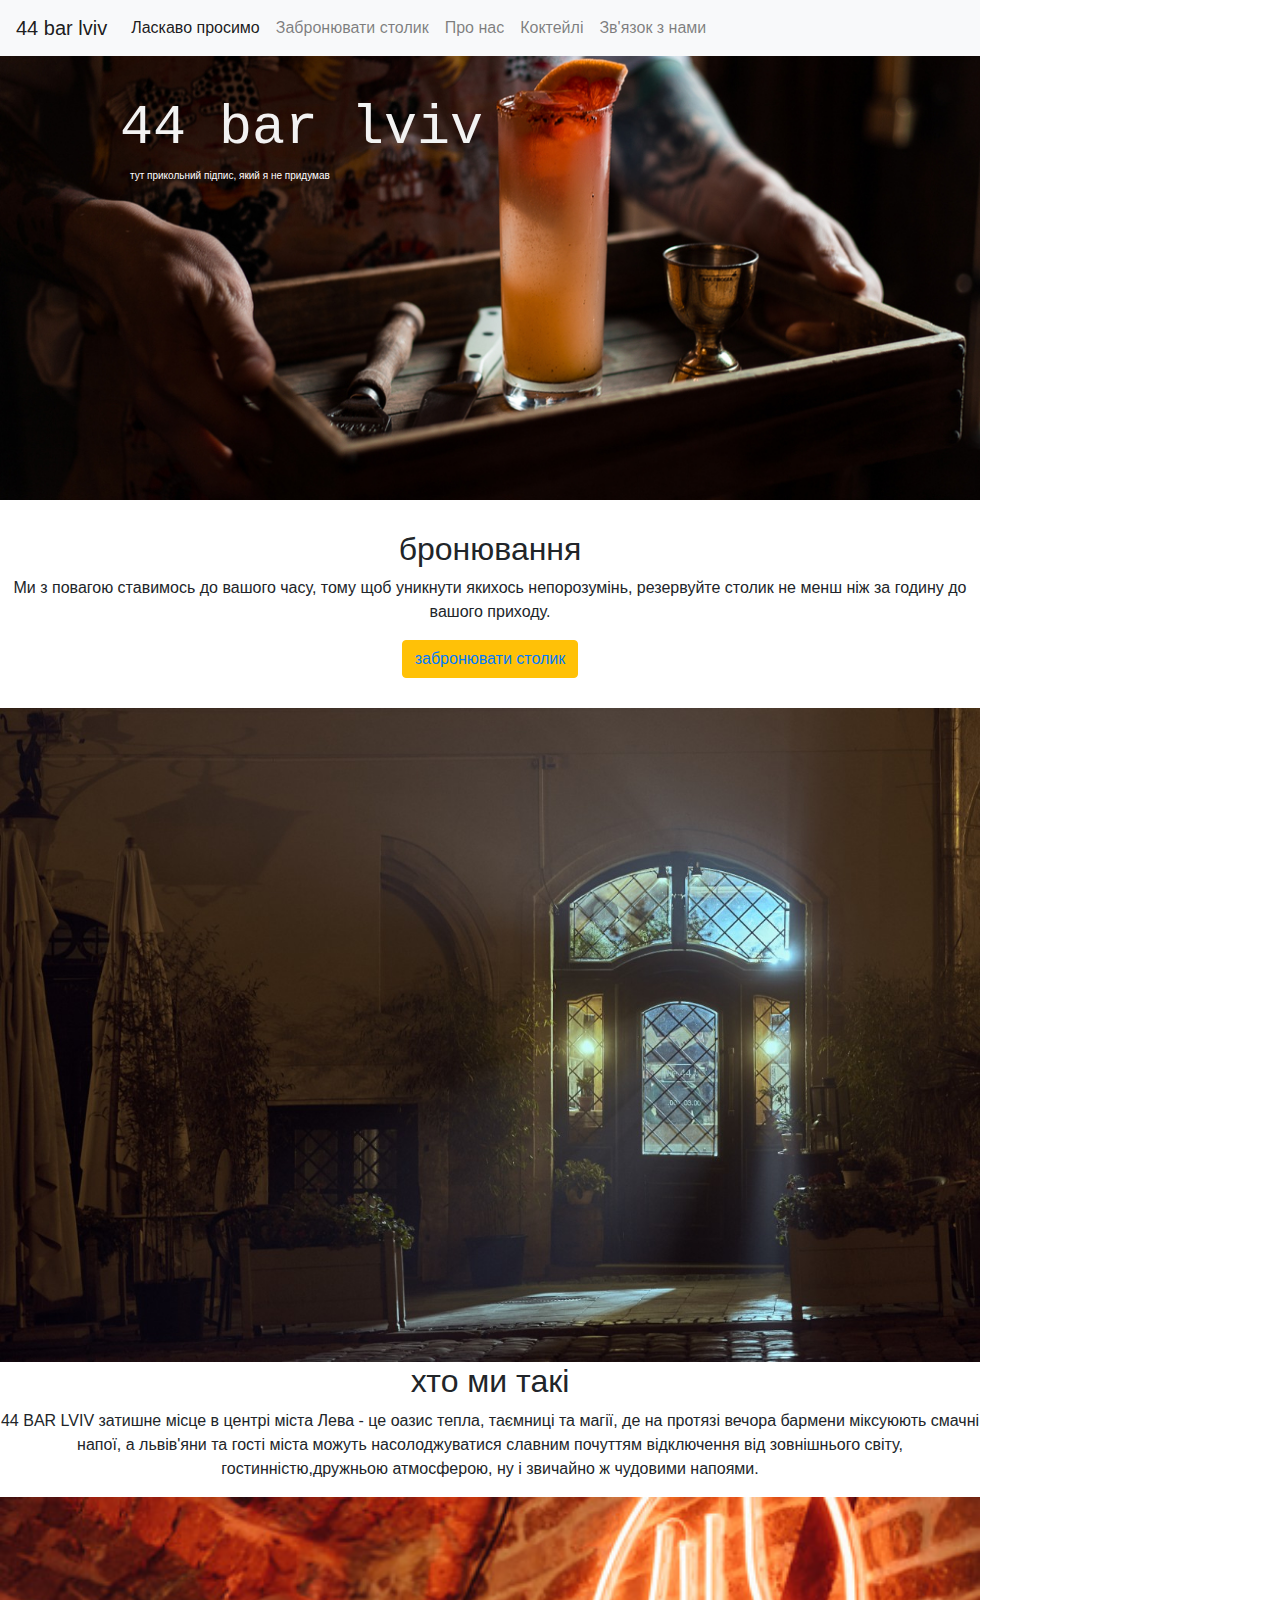
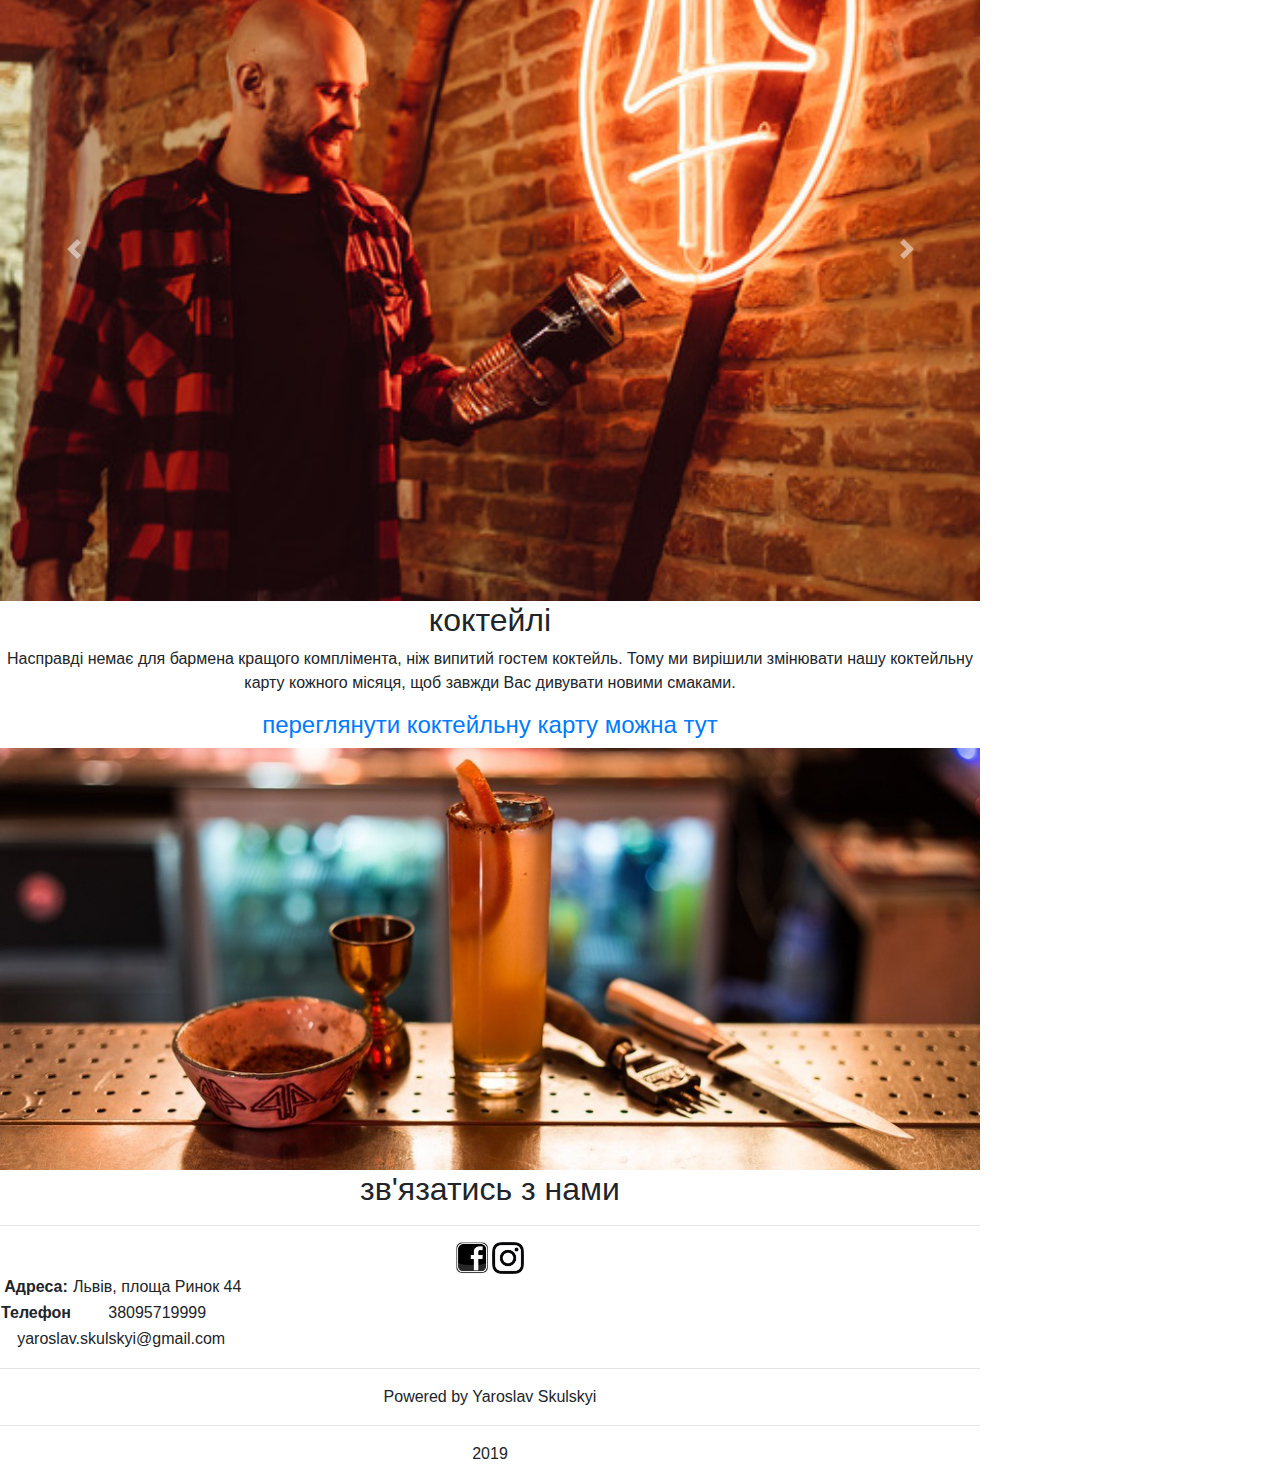
==== commit 2d834a0c: "Message" ====
--- a/index.html
+++ b/index.html
@@ -7,39 +7,93 @@
     <meta http-equiv="X-UA-Compatible" content="ie=edge">
     <title>bar 44 lviv</title>
     <link rel="stylesheet" type="text/css" href="css/index.css">
+    <link rel="stylesheet" href="reserve.html" type="text/css" />
 </head>
 
 <body>
     <header>
-        <ul class="menu">
-            <li><a href="#" class="active">ласкаво просимо</a></li>
-            <li><a href="#">зарезервувати</a></li>
-            <li><a href="#">про нас</a></li>
-            <li><a href="#">коктейлі</a></li>
-            <li><a href="#">зв'язок з нами</a></li>
-        </ul>
+        <nav class="navbar navbar-expand-lg navbar-light bg-light">
+            <a class="navbar-brand" href="#">44 bar lviv</a>
+            <button class="navbar-toggler" type="button" data-toggle="collapse" data-target="#navbarNav" aria-controls="navbarNav" aria-expanded="false" aria-label="Toggle navigation">
+    <span class="navbar-toggler-icon"></span>
+  </button>
+            <div class="collapse navbar-collapse" id="navbarNav">
+                <ul class="navbar-nav">
+                    <li class="nav-item active">
+                        <a class="nav-link" href="#">Ласкаво просимо<span class="sr-only">(current)</span></a>
+                    </li>
+                    <li class="nav-item">
+                        <a class="nav-link" href="reserve.html">Забронювати столик</a>
+                    </li>
+                    <li class="nav-item">
+                        <a class="nav-link" href="#">Про нас</a>
+                    </li>
+                   <li class="nav-item">
+                        <a class="nav-link" href="#">Коктейлі</a>
+                    </li>
+                    <li class="nav-item">
+                        <a class="nav-link" href="#">Зв'язок з нами</a>
+                    </li>
+                </ul>
+            </div>
+        </nav>
         <h1 class="banner">44 bar lviv</h1>
         <h5 class=banner-bar>тут прикольний підпис, який я не придумав</h5>
-        <div class="icon-bar">
-            <img class="facebook" src="img/facebook-logo.jpg" alt="facebook">
-            <img class="instagram" src="img/instagram-logo.jpg" alt="Instagram">
-        </div>
+        <li class="icon-bar">
+        </li>
     </header>
     <main>
         <div>
             <section>
                 <div>
-                    <h2>резервація</h2>
+                    <h2 class="reserv">бронювання</h2>
                     <p>Ми з повагою ставимось до вашого часу, тому щоб уникнути якихось непорозумінь, резервуйте столик не менш ніж за годину до вашого приходу.</p>
-                    <h4><a href="#">заповнити форму</a></h4>
-                    <img src="img/block-2-groovy.jpg" alt="" />
+                    <button type="button" class="btn btn-warning"><a href="reserve.html">забронювати столик</a></button>
+                    <img src="img/caorusel/bar-front-1.jpg" alt="" width="100%" class="groovy" />
                 </div>
                 <div>
                     <h2>хто ми такі</h2>
                     <p> 44 BAR LVIV затишне місце в центрі міста Лева - це оазис тепла, таємниці та магії, де на протязі вечора бармени міксуюють смачні напої, а львів'яни та гості міста можуть насолоджуватися славним почуттям відключення від зовнішнього
                         світу, гостинністю,дружньою атмосферою, ну і звичайно ж чудовими напоями. </p>
-                    <img src="img/bar-main-hall.jpg" alt="main hall" />
-                    <img src="img/vlad.jpg" alt="main hall" />
+                    <div id="carouselExampleControls" class="carousel slide" data-ride="carousel">
+  <div class="carousel-inner">
+    <div class="carousel-item active">
+      <img src="img/vlad.jpg" class="d-block w-100" alt="Vlad Shelest">
+    </div>
+    <div class="carousel-item">
+      <img src="img/caorusel/bar-front-1.jpg" class="d-block w-100" alt="Front bar">
+    </div>
+    <div class="carousel-item">
+      <img src="img/caorusel/bar-front-2.jpg" class="d-block w-100" alt="Front bar">
+    </div>
+    <div class="carousel-item">
+      <img src="img/caorusel/bar-front.jpg" class="d-block w-100" alt="Front bar">
+    </div>
+    <div class="carousel-item">
+      <img src="img/caorusel/bar-hall.jpg" class="d-block w-100" alt="Hall">
+    </div>
+    <div class="carousel-item">
+      <img src="img/caorusel/bar-hall-1.jpg" class="d-block w-100" alt="Hall">
+    </div>
+    <div class="carousel-item">
+      <img src="img/caorusel/bar-kitchen.jpg" class="d-block w-100" alt="Kitchen">
+    </div>
+    <div class="carousel-item">
+      <img src="img/caorusel/bloody-mary.jpg" class="d-block w-100" alt="Bloody mary">
+    </div>
+    <div class="carousel-item">
+      <img src="img/caorusel/cocktail-punk.jpg" class="d-block w-100" alt="Cocktail Punk">
+    </div>
+  </div>
+  <a class="carousel-control-prev" href="#carouselExampleControls" role="button" data-slide="prev">
+    <span class="carousel-control-prev-icon" aria-hidden="true"></span>
+    <span class="sr-only">Previous</span>
+  </a>
+  <a class="carousel-control-next" href="#carouselExampleControls" role="button" data-slide="next">
+    <span class="carousel-control-next-icon" aria-hidden="true"></span>
+    <span class="sr-only">Next</span>
+  </a>
+</div>
                 </div>
                 <div>
                     <h2>коктейлі</h2>
@@ -47,60 +101,42 @@
                     <h4>
                         <a href="#">переглянути коктейльну карту можна тут</a>
                     </h4>
-                    <img src="img/block-3-paloma.jpg" alt="" />
+                    <img src="img/block-3-paloma.jpg" alt="" width="100%" />
                 </div>
                 <div>
                     <h2>зв'язатись з нами</h2>
-                    <form>
-                        <p><label for="client-name">Ім'я: </label>
-                            <label>
-            <input id="client-name" type="text" placeholder="Ім'я" name="client-name" required>
-           </label></p>
-                        <p><label for="surname">Прізвище: </label>
-                            <label>
-            <input id="surname" type="text" placeholder="Прізвище" name="surname" required>
-           </label></p>
-                        <p><label>Email: <input id="Email" type="email" placeholder="Email" name="client-email" required>
-            </label></p>
-                        <p><label>Стать:</label>
-                            <label>
-                <input type="radio" name="gender" value="male">чол
-            </label>
-                            <label>
-                <input type="radio" name="gender" value="female"> жін 
-            </label>
-                            <label>
-                <input type="radio" name="gender" value="other"> інше 
-            </label></p>
-                        <br/>
-                        <input type="submit" name="Надіслати">
-                    </form>
-                    <div>
-                        <iframe src="https://www.google.com/maps/embed?pb=!1m18!1m12!1m3!1d2572.992237367557!2d24.029658515709478!3d49.842603379396095!2m3!1f0!2f0!3f0!3m2!1i1024!2i768!4f13.1!3m3!1m2!1s0x473add6d08abdb97%3A0x5cc2009c67f6066c!2s44+Tarte+%26+Flambe+Bar!5e0!3m2!1sen!2sua!4v1553523399515"
-                            width="600" height="450" frameborder="0" style="border:0" allowfullscreen></iframe>
-                    </div>
-                </div>
-                <footer>
-                    <hr>
-                    <table>
-                        <tr>
-                            <th>Адреса:</th>
-                            <td>Львів, площа Ринок 44</td>
-                        </tr>
-                        <tr>
-                            <th>Телефон</th>
-                            <td>38095719999</td>
-                        </tr>
-                        <tr>
-                            <td colspan="2">yaroslav.skulskyi@gmail.com</td>
-                        </tr>
-                    </table>
-                    <hr>Powered by Yaroslav Skulskyi
-                    <hr>2019
-                </footer>
+                    <footer>
+                        <hr>
+                        <table>
+                            <tr>
+                                <th>Адреса:</th>
+                                <td>Львів, площа Ринок 44</td>
+                            </tr>
+                            <tr>
+                                <th>Телефон</th>
+                                <td>38095719999</td>
+                            </tr>
+                            <a href="https://www.facebook.com/44barlviv/">
+                             <img class="facebook" src="img/facebook-logo.jpg" alt="facebook">
+                         </a>
+                            <a href="https://www.instagram.com/44barlviv/?hl=en">
+                         <img class="instagram" src="img/instagram-logo.jpg" alt="Instagram">
+                        </a>
+                            <tr>
+                                <td colspan="2">yaroslav.skulskyi@gmail.com</td>
+                            </tr>
+                        </table>
+                        <hr>Powered by Yaroslav Skulskyi
+                        <hr>2019
+                    </footer>
             </section>
-        </div>
+            </div>
     </main>
+    <link rel="stylesheet" href="https://stackpath.bootstrapcdn.com/bootstrap/4.3.1/css/bootstrap.min.css" integrity="sha384-ggOyR0iXCbMQv3Xipma34MD+dH/1fQ784/j6cY/iJTQUOhcWr7x9JvoRxT2MZw1T" crossorigin="anonymous">
+    <script src="https://code.jquery.com/jquery-3.3.1.slim.min.js" integrity="sha384-q8i/X+965DzO0rT7abK41JStQIAqVgRVzpbzo5smXKp4YfRvH+8abtTE1Pi6jizo" crossorigin="anonymous"></script>
+    <script src="https://cdnjs.cloudflare.com/ajax/libs/popper.js/1.14.7/umd/popper.min.js" integrity="sha384-UO2eT0CpHqdSJQ6hJty5KVphtPhzWj9WO1clHTMGa3JDZwrnQq4sF86dIHNDz0W1" crossorigin="anonymous"></script>
+    <script src="https://stackpath.bootstrapcdn.com/bootstrap/4.3.1/js/bootstrap.min.js" integrity="sha384-JjSmVgyd0p3pXB1rRibZUAYoIIy6OrQ6VrjIEaFf/nJGzIxFDsf4x0xIM+B07jRM" crossorigin="anonymous"></script>
 </body>
 
+
 </html>
--- a/css/index.css
+++ b/css/index.css
@@ -1,5 +1,5 @@
 :root {
-    --main-color: red;
+    --main-color: ;
     --secondary-color: black;
     font-family: Courier New,Courier,Lucida Sans Typewriter,Lucida Typewriter,monospace;
 }
@@ -8,6 +8,11 @@
 body {
     max-width: 980px;
     margin: auto;
+    
+    
+}
+main {
+    text-align: center;
 }
 
 h1, h2, h3, p, div, nav {
@@ -20,33 +25,14 @@
     min-height: 500px;
     background-size: cover;
     background-position: center;
-    display: flex;
-    align-items: flex-start;
-    flex-direction: column;
-    opacity: .8;
+   
 }
 
-div .icon-bar {
-  width: 32px;
-  height: 32px;
-  margin: 32px;
-  font-size: 30px;
-  text-decoration: none;
-    
+.btn {
+    margin-bottom:30px;
 }
-.facebook {
-  padding: 0px;
-  margin: 0px;
-  font-size: 30px;
-  width: 32px;
-  text-align: center;
-  text-decoration: none;
-    
-}
-.instagram {
-  padding: 0px;
-  font-size: 30px;
-  width: 32px;
+.reserv {
+    margin-top: 30px;
 }
 .menu a {
   float: left;
@@ -67,6 +53,10 @@
   background-color: #f4a4a4;
   color: black;
   opacity: .3;
+}
+.header-form {
+    text-align: center;
+    margin-top: 50px;
 }
 header .banner {
     color: #f2f2f2;;
@@ -93,8 +83,21 @@
     display: inline;
     list-style-type: none;
 }
+form {
+    margin: 50px;
+}
 
 
+footer .instagram {
+ width: 32px;
+ height: 32px;
+    
+}
+footer .facebook {
+ width: 32px;
+ height: 32px;
+    
+}
     
     
     
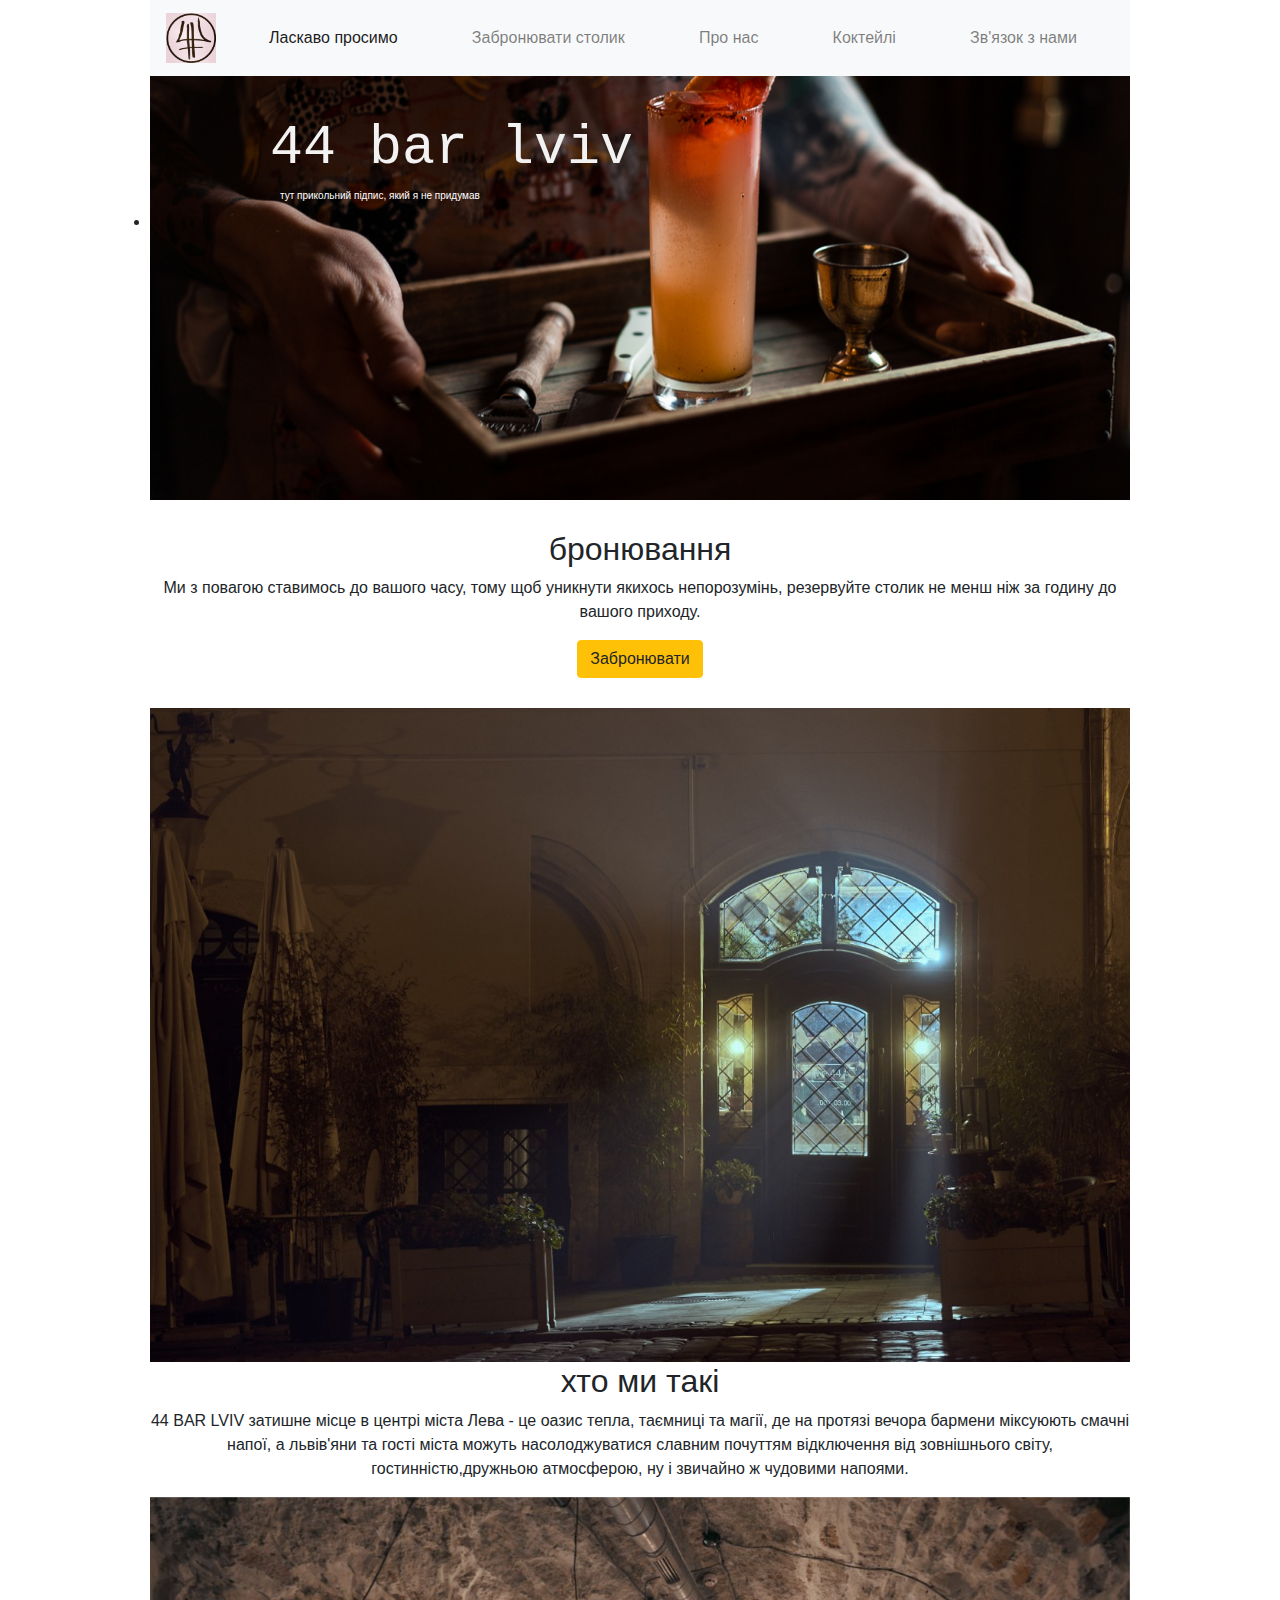
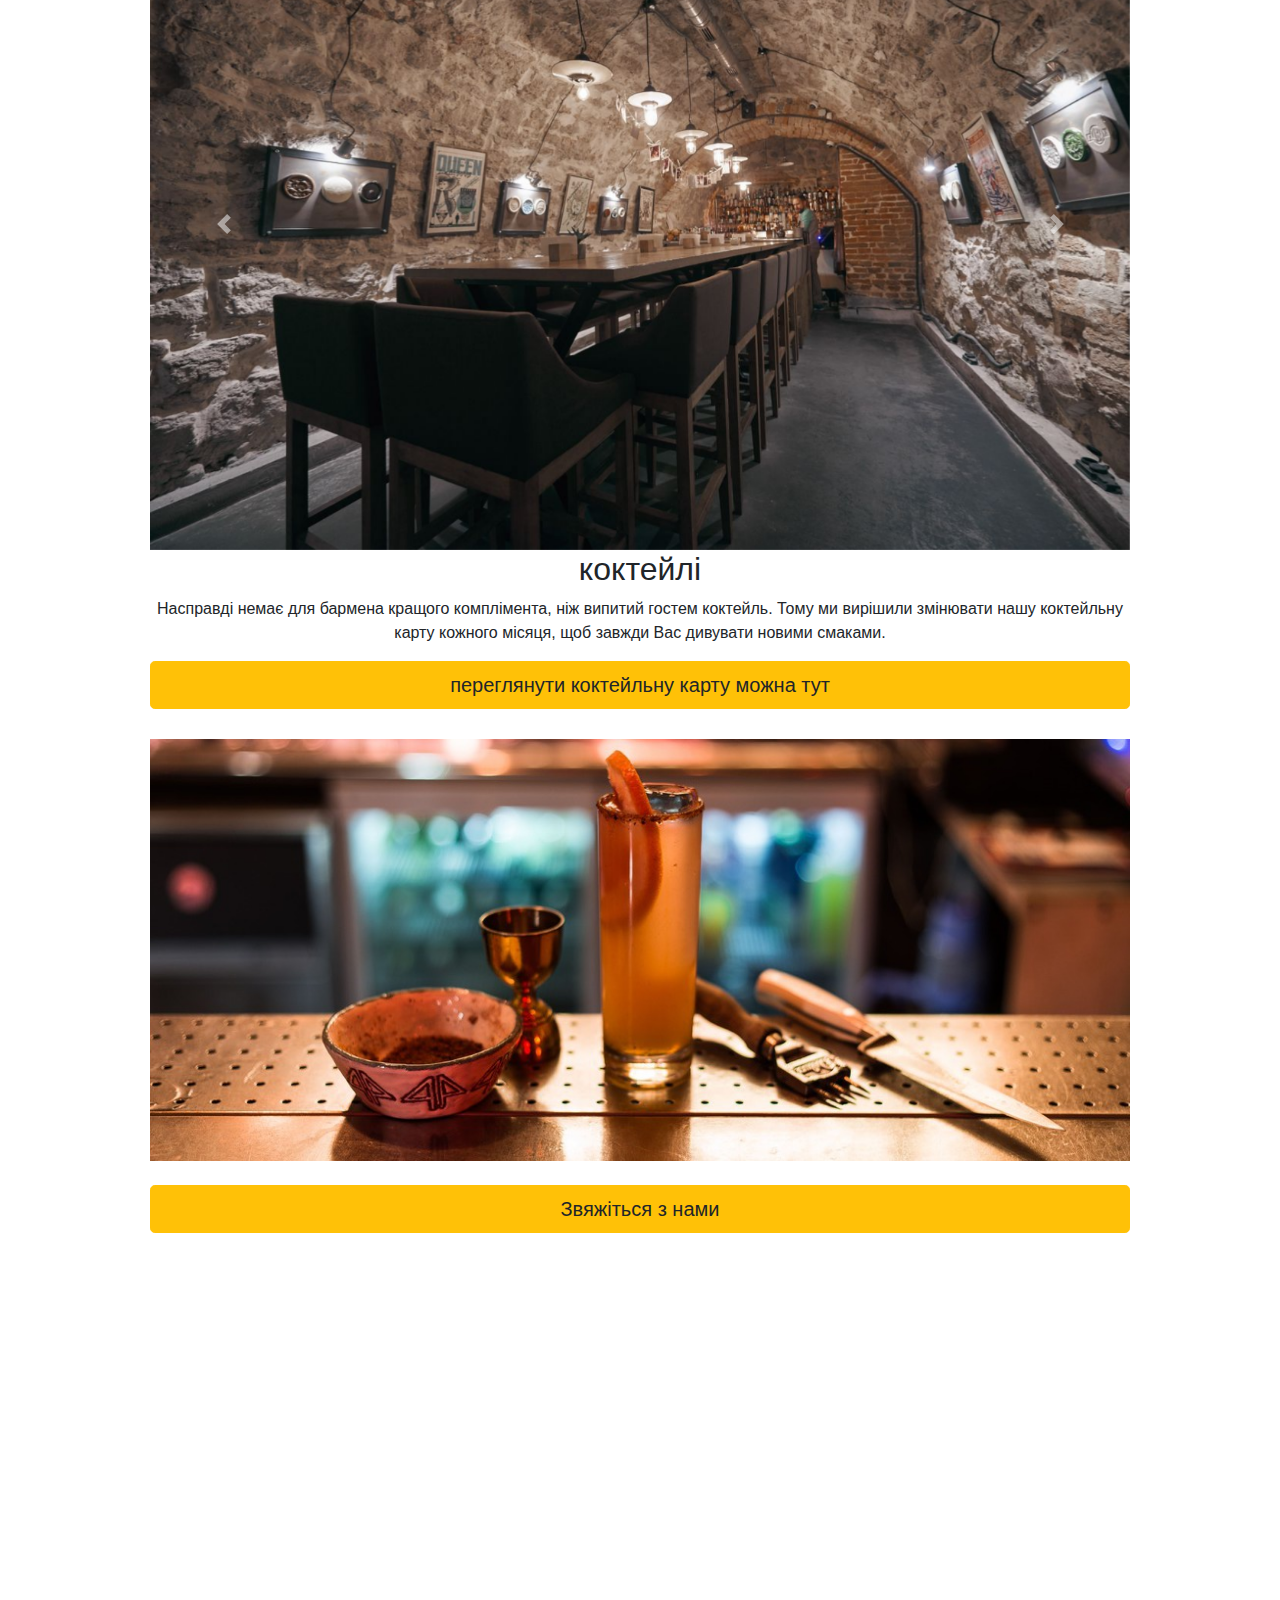
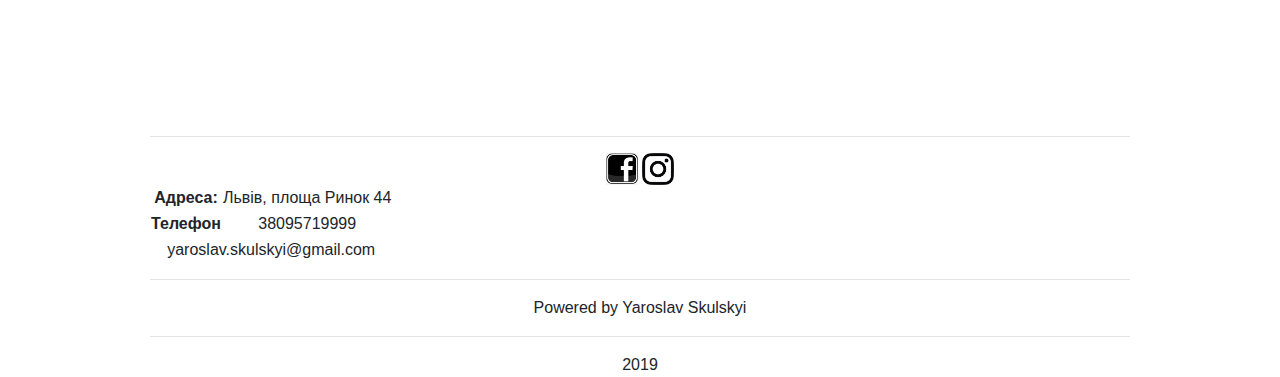
==== commit 4d0267df: "Message" ====
--- a/index.html
+++ b/index.html
@@ -13,24 +13,32 @@
 <body>
     <header>
         <nav class="navbar navbar-expand-lg navbar-light bg-light">
-            <a class="navbar-brand" href="#">44 bar lviv</a>
+            <a class="navbar-brand" href="#"><img src="img/logo.jpg" class="logo"></a>
             <button class="navbar-toggler" type="button" data-toggle="collapse" data-target="#navbarNav" aria-controls="navbarNav" aria-expanded="false" aria-label="Toggle navigation">
     <span class="navbar-toggler-icon"></span>
   </button>
-            <div class="collapse navbar-collapse" id="navbarNav">
+            <div class="collapse navbar-collapse justify-content-around" id="navbarNav">
                 <ul class="navbar-nav">
                     <li class="nav-item active">
                         <a class="nav-link" href="#">Ласкаво просимо<span class="sr-only">(current)</span></a>
                     </li>
-                    <li class="nav-item">
-                        <a class="nav-link" href="reserve.html">Забронювати столик</a>
-                    </li>
+                </ul>
+                <ul class="navbar-nav">
+                    <li class="nav-item">
+                        <a class="nav-link" href="#">Забронювати столик</a>
+                    </li>
+                </ul>
+                <ul class="navbar-nav">
                     <li class="nav-item">
                         <a class="nav-link" href="#">Про нас</a>
                     </li>
-                   <li class="nav-item">
+                </ul class="navbar-nav">
+                <ul class="navbar-nav">
+                    <li class="nav-item">
                         <a class="nav-link" href="#">Коктейлі</a>
                     </li>
+                </ul>
+                <ul class="navbar-nav">
                     <li class="nav-item">
                         <a class="nav-link" href="#">Зв'язок з нами</a>
                     </li>
@@ -48,7 +56,10 @@
                 <div>
                     <h2 class="reserv">бронювання</h2>
                     <p>Ми з повагою ставимось до вашого часу, тому щоб уникнути якихось непорозумінь, резервуйте столик не менш ніж за годину до вашого приходу.</p>
-                    <button type="button" class="btn btn-warning"><a href="reserve.html">забронювати столик</a></button>
+                    <div class="message">
+                        <button type="button" class="btn btn-warning" data-toggle="modal" data-target="#exampleModalForm-1" data-whatever="@fat">Забронювати</button>
+                    </div>
+
                     <img src="img/caorusel/bar-front-1.jpg" alt="" width="100%" class="groovy" />
                 </div>
                 <div>
@@ -56,56 +67,63 @@
                     <p> 44 BAR LVIV затишне місце в центрі міста Лева - це оазис тепла, таємниці та магії, де на протязі вечора бармени міксуюють смачні напої, а львів'яни та гості міста можуть насолоджуватися славним почуттям відключення від зовнішнього
                         світу, гостинністю,дружньою атмосферою, ну і звичайно ж чудовими напоями. </p>
                     <div id="carouselExampleControls" class="carousel slide" data-ride="carousel">
-  <div class="carousel-inner">
-    <div class="carousel-item active">
-      <img src="img/vlad.jpg" class="d-block w-100" alt="Vlad Shelest">
-    </div>
-    <div class="carousel-item">
-      <img src="img/caorusel/bar-front-1.jpg" class="d-block w-100" alt="Front bar">
-    </div>
-    <div class="carousel-item">
-      <img src="img/caorusel/bar-front-2.jpg" class="d-block w-100" alt="Front bar">
-    </div>
-    <div class="carousel-item">
-      <img src="img/caorusel/bar-front.jpg" class="d-block w-100" alt="Front bar">
-    </div>
-    <div class="carousel-item">
-      <img src="img/caorusel/bar-hall.jpg" class="d-block w-100" alt="Hall">
-    </div>
-    <div class="carousel-item">
-      <img src="img/caorusel/bar-hall-1.jpg" class="d-block w-100" alt="Hall">
-    </div>
-    <div class="carousel-item">
-      <img src="img/caorusel/bar-kitchen.jpg" class="d-block w-100" alt="Kitchen">
-    </div>
-    <div class="carousel-item">
-      <img src="img/caorusel/bloody-mary.jpg" class="d-block w-100" alt="Bloody mary">
-    </div>
-    <div class="carousel-item">
-      <img src="img/caorusel/cocktail-punk.jpg" class="d-block w-100" alt="Cocktail Punk">
-    </div>
-  </div>
-  <a class="carousel-control-prev" href="#carouselExampleControls" role="button" data-slide="prev">
+                        <div class="carousel-inner">
+                            <div class="carousel-item active">
+                                <img src="img/caorusel/bar-hall.jpg" class="d-block w-100" alt="Hall">
+                            </div>
+                            <div class="carousel-item">
+                                <img src="img/caorusel/bar-front-1.jpg" class="d-block w-100" alt="Front bar">
+                            </div>
+                            <div class="carousel-item">
+                                <img src="img/caorusel/bar-front-2.jpg" class="d-block w-100" alt="Front bar">
+                            </div>
+                            <div class="carousel-item">
+                                <img src="img/caorusel/bar-front.jpg" class="d-block w-100" alt="Front bar">
+                            </div>
+
+                            <div class="carousel-item">
+                                <img src="img/caorusel/bar-hall-1.jpg" class="d-block w-100" alt="Hall">
+                            </div>
+                            <div class="carousel-item">
+                                <img src="img/caorusel/bar-kitchen.jpg" class="d-block w-100" alt="Kitchen">
+                            </div>
+                            <div class="carousel-item">
+                                <img src="img/caorusel/bloody-mary.jpg" class="d-block w-100" alt="Bloody mary">
+                            </div>
+                            <div class="carousel-item">
+                                <img src="img/caorusel/cocktail-punk.jpg" class="d-block w-100" alt="Cocktail Punk">
+                            </div>
+                        </div>
+                        <a class="carousel-control-prev" href="#carouselExampleControls" role="button" data-slide="prev">
     <span class="carousel-control-prev-icon" aria-hidden="true"></span>
     <span class="sr-only">Previous</span>
   </a>
-  <a class="carousel-control-next" href="#carouselExampleControls" role="button" data-slide="next">
+                        <a class="carousel-control-next" href="#carouselExampleControls" role="button" data-slide="next">
     <span class="carousel-control-next-icon" aria-hidden="true"></span>
     <span class="sr-only">Next</span>
   </a>
-</div>
+                    </div>
                 </div>
                 <div>
                     <h2>коктейлі</h2>
                     <p>Насправді немає для бармена кращого комплімента, ніж випитий гостем коктейль. Тому ми вирішили змінювати нашу коктейльну карту кожного місяця, щоб завжди Вас дивувати новими смаками.</p>
                     <h4>
-                        <a href="#">переглянути коктейльну карту можна тут</a>
+                        <div class="message">
+                            <button type="button" class="btn btn-warning btn-lg btn-block" data-toggle="modal" data-target="#" data-whatever="@fat">переглянути коктейльну карту можна тут</button>
+                        </div>
                     </h4>
                     <img src="img/block-3-paloma.jpg" alt="" width="100%" />
                 </div>
                 <div>
-                    <h2>зв'язатись з нами</h2>
+                    <br/>
+                    <div class="message">
+                        <button type="button" class="btn btn-warning btn-lg btn-block" data-toggle="modal" data-target="#validationCustom01" data-whatever="@fat">Звяжіться з нами</button>
+                    </div>
                     <footer>
+                        <section>
+                            <iframe src="https://www.google.com/maps/embed?pb=!1m18!1m12!1m3!1d2572.9922373675486!2d24.02965851554792!3d49.842603379396145!2m3!1f0!2f0!3f0!3m2!1i1024!2i768!4f13.1!3m3!1m2!1s0x473add6d08abdb97%3A0x5cc2009c67f6066c!2s44+Tarte+%26+Flambe+Bar!5e0!3m2!1sen!2sua!4v1555080219862!5m2!1sen!2sua"
+                                width="100%" height="450" frameborder="0" style="border:0" allowfullscreen></iframe>
+                        </section>
                         <hr>
                         <table>
                             <tr>
@@ -136,7 +154,128 @@
     <script src="https://code.jquery.com/jquery-3.3.1.slim.min.js" integrity="sha384-q8i/X+965DzO0rT7abK41JStQIAqVgRVzpbzo5smXKp4YfRvH+8abtTE1Pi6jizo" crossorigin="anonymous"></script>
     <script src="https://cdnjs.cloudflare.com/ajax/libs/popper.js/1.14.7/umd/popper.min.js" integrity="sha384-UO2eT0CpHqdSJQ6hJty5KVphtPhzWj9WO1clHTMGa3JDZwrnQq4sF86dIHNDz0W1" crossorigin="anonymous"></script>
     <script src="https://stackpath.bootstrapcdn.com/bootstrap/4.3.1/js/bootstrap.min.js" integrity="sha384-JjSmVgyd0p3pXB1rRibZUAYoIIy6OrQ6VrjIEaFf/nJGzIxFDsf4x0xIM+B07jRM" crossorigin="anonymous"></script>
-</body>
-
+    <div class="modal fade" id="exampleModalForm-1" tabindex="-1" role="dialog" aria-labelledby="exampleModalLabel" aria-hidden="true">
+        <div class="modal-dialog" role="document">
+            <div class="modal-content">
+                <div class="modal-header">
+                    <h5 class="modal-title" id="exampleModalLabel">Забронювати</h5>
+                    <button type="button" class="close" data-dismiss="modal" aria-label="Close">
+          <span aria-hidden="true">&times;</span>
+        </button>
+
+                </div>
+                <div class="modal-body">
+                    <form>
+                        <div class="form-group">
+                            <label for="recipient-name" class="col-form-label">Ім'я</label>
+                            <input type="text" class="form-control" id="recipient-name">
+                        </div>
+                        <div class="form-group">
+                            <label for="message-text" class="col-form-label">Номер телефону</label>
+                            <textarea class="form-control" id="message-text"></textarea>
+                        </div>
+                        <div class="form-group">
+                            <label for="exampleFormControlSelect2"></label>
+                            <label for="exampleFormControlSelect1">Кількість гостей</label>
+                            <select class="form-control" id="exampleFormControlSelect1">
+      <option>1</option>
+      <option>2</option>
+      <option>3</option>
+      <option>4</option>
+      <option>5</option>
+     
+    </select>
+                            <div class="form-group">
+                                <label for="exampleFormControlSelect1">Вибрати столик</label>
+                                <select class="form-control" id="exampleFormControlSelect1">
+      <option>1</option>
+      <option>2</option>
+      <option>3</option>
+      <option>4</option>
+      <option>5</option>
+      <option>6</option>
+      <option>7</option>
+      <option>8</option>
+      <option>9</option>
+    </select>
+                            </div>
+                            <div class="form-group">
+                                <label for="exampleFormControlTextarea1">Коментар</label>
+                                <textarea class="form-control" id="exampleFormControlTextarea1" rows="3"></textarea>
+                            </div>
+                    </form>
+                    </div>
+                    <div class="modal-footer">
+                        <button type="button" class="btn btn-secondary" data-dismiss="modal">Відміна</button>
+                        <button type="button" class="btn btn-primary">Надіслати</button>
+                    </div>
+                </div>
+            </div>
+        </div>
+        <form class="needs-validation" novalidate>
+            <div class="form-row">
+                <div class="col-md-4 mb-3">
+                    <label for="validationCustom01">First name</label>
+                    <input type="text" class="form-control" id="validationCustom01" placeholder="First name" value="Mark" required>
+                    <div class="valid-feedback">
+                        Looks good!
+                    </div>
+                </div>
+                <div class="col-md-4 mb-3">
+                    <label for="validationCustom02">Last name</label>
+                    <input type="text" class="form-control" id="validationCustom02" placeholder="Last name" value="Otto" required>
+                    <div class="valid-feedback">
+                        Looks good!
+                    </div>
+                </div>
+                <div class="col-md-4 mb-3">
+                    <label for="validationCustomUsername">Username</label>
+                    <div class="input-group">
+                        <div class="input-group-prepend">
+                            <span class="input-group-text" id="inputGroupPrepend">@</span>
+                        </div>
+                        <input type="text" class="form-control" id="validationCustomUsername" placeholder="Username" aria-describedby="inputGroupPrepend" required>
+                        <div class="invalid-feedback">
+                            Please choose a username.
+                        </div>
+                    </div>
+                </div>
+            </div>
+            <div class="form-row">
+                <div class="col-md-6 mb-3">
+                    <label for="validationCustom03">City</label>
+                    <input type="text" class="form-control" id="validationCustom03" placeholder="City" required>
+                    <div class="invalid-feedback">
+                        Please provide a valid city.
+                    </div>
+                </div>
+                <div class="col-md-3 mb-3">
+                    <label for="validationCustom04">State</label>
+                    <input type="text" class="form-control" id="validationCustom04" placeholder="State" required>
+                    <div class="invalid-feedback">
+                        Please provide a valid state.
+                    </div>
+                </div>
+                <div class="col-md-3 mb-3">
+                    <label for="validationCustom05">Zip</label>
+                    <input type="text" class="form-control" id="validationCustom05" placeholder="Zip" required>
+                    <div class="invalid-feedback">
+                        Please provide a valid zip.
+                    </div>
+                </div>
+            </div>
+            <div class="form-group">
+                <div class="form-check">
+                    <input class="form-check-input" type="checkbox" value="" id="invalidCheck" required>
+                    <label class="form-check-label" for="invalidCheck">
+        Agree to terms and conditions
+      </label>
+                    <div class="invalid-feedback">
+                        You must agree before submitting.
+                    </div>
+                </div>
+            </div>
+            <button class="btn btn-primary" type="submit">Submit form</button>
+        </form>
 
 </html>
--- a/css/index.css
+++ b/css/index.css
@@ -1,21 +1,29 @@
+@import url('https://fonts.googleapis.com/css?family=Alfa+Slab+One|Russo+One|Vollkorn');
+@import url('https://fonts.googleapis.com/css?family=Abril+Fatface');
+
 :root {
-    --main-color: ;
-    --secondary-color: black;
-    font-family: Courier New,Courier,Lucida Sans Typewriter,Lucida Typewriter,monospace;
+    display: flex;
+    justify-content: center;
 }
+
 
 
 body {
     max-width: 980px;
     margin: auto;
-    
-    
+    text-align: center;
 }
+
 main {
     text-align: center;
 }
 
-h1, h2, h3, p, div, nav {
+h1,
+h2,
+h3,
+p,
+div,
+nav {
     margin: 0;
     padding: 0;
 }
@@ -25,55 +33,68 @@
     min-height: 500px;
     background-size: cover;
     background-position: center;
-   
+    display: flex;
+    justify-content: center;
+    align-items: center;
+
 }
 
 .btn {
-    margin-bottom:30px;
+    margin-bottom: 30px;
 }
+
 .reserv {
     margin-top: 30px;
 }
+
 .menu a {
-  float: left;
-  color: #f2f2f2;
-  text-align: center;
-  padding: 14px 16px;
-  text-decoration: none;
-  font-size: 14px;
-  border-radius: 20px;
+    float: left;
+    color: #f2f2f2;
+    text-align: center;
+    padding: 14px 16px;
+    text-decoration: none;
+    font-size: 14px;
+    border-radius: 20px;
 }
+
 .menu a:hover {
-  background-color: #ddd;
-  color: black;
-  opacity: .3;
-  border-radius: 20px;
+    background-color: #ddd;
+    color: black;
+    opacity: .3;
+    border-radius: 20px;
 }
+
 header .menu a .active {
-  background-color: #f4a4a4;
-  color: black;
-  opacity: .3;
+    background-color: #f4a4a4;
+    color: black;
+    opacity: .3;
 }
+
 .header-form {
     text-align: center;
     margin-top: 50px;
 }
+
 header .banner {
-    color: #f2f2f2;;
+    color: #f2f2f2;
+    ;
     font-size: 55px;
-    font-family: Courier New,Courier,Lucida Sans Typewriter,Lucida Typewriter,monospace; 
+    font-family: Courier New, Courier, Lucida Sans Typewriter, Lucida Typewriter, monospace;
 }
+
 header .banner {
     margin-top: 40px;
     margin-left: 120px;
-    
+
 }
+
 header .banner-bar {
-    color:white;
+    color: white;
     font-size: 10px;
     margin-left: 130px;
     padding-top: 0px;
 }
+
 header .menu {
     padding: 3px;
     margin-left: 10px;
@@ -83,27 +104,40 @@
     display: inline;
     list-style-type: none;
 }
-form {
-    margin: 50px;
+
+/*form {
+  background-image: url(../img/form-image.jpg);
+  padding: 0px;
+  padding-left: 150px;
+  padding-right: 150px;
+  background-size: 100%;
 }
 
+form .form-group {
+  background: #f44242;
+  margin: auto;
+  color: white;
+  padding: 20px;
+  max-width: 600px;
+}
+*/
+
+.logo {
+    width: 50px;
+}
 
 footer .instagram {
- width: 32px;
- height: 32px;
-    
+    width: 32px;
+    height: 32px;
+
 }
+
 footer .facebook {
- width: 32px;
- height: 32px;
-    
+    width: 32px;
+    height: 32px;
+
 }
-    
-    
-    
-    
-    
-    
-    
-    
-    +
+.color-button {
+    background-color: #f44242;
+}
